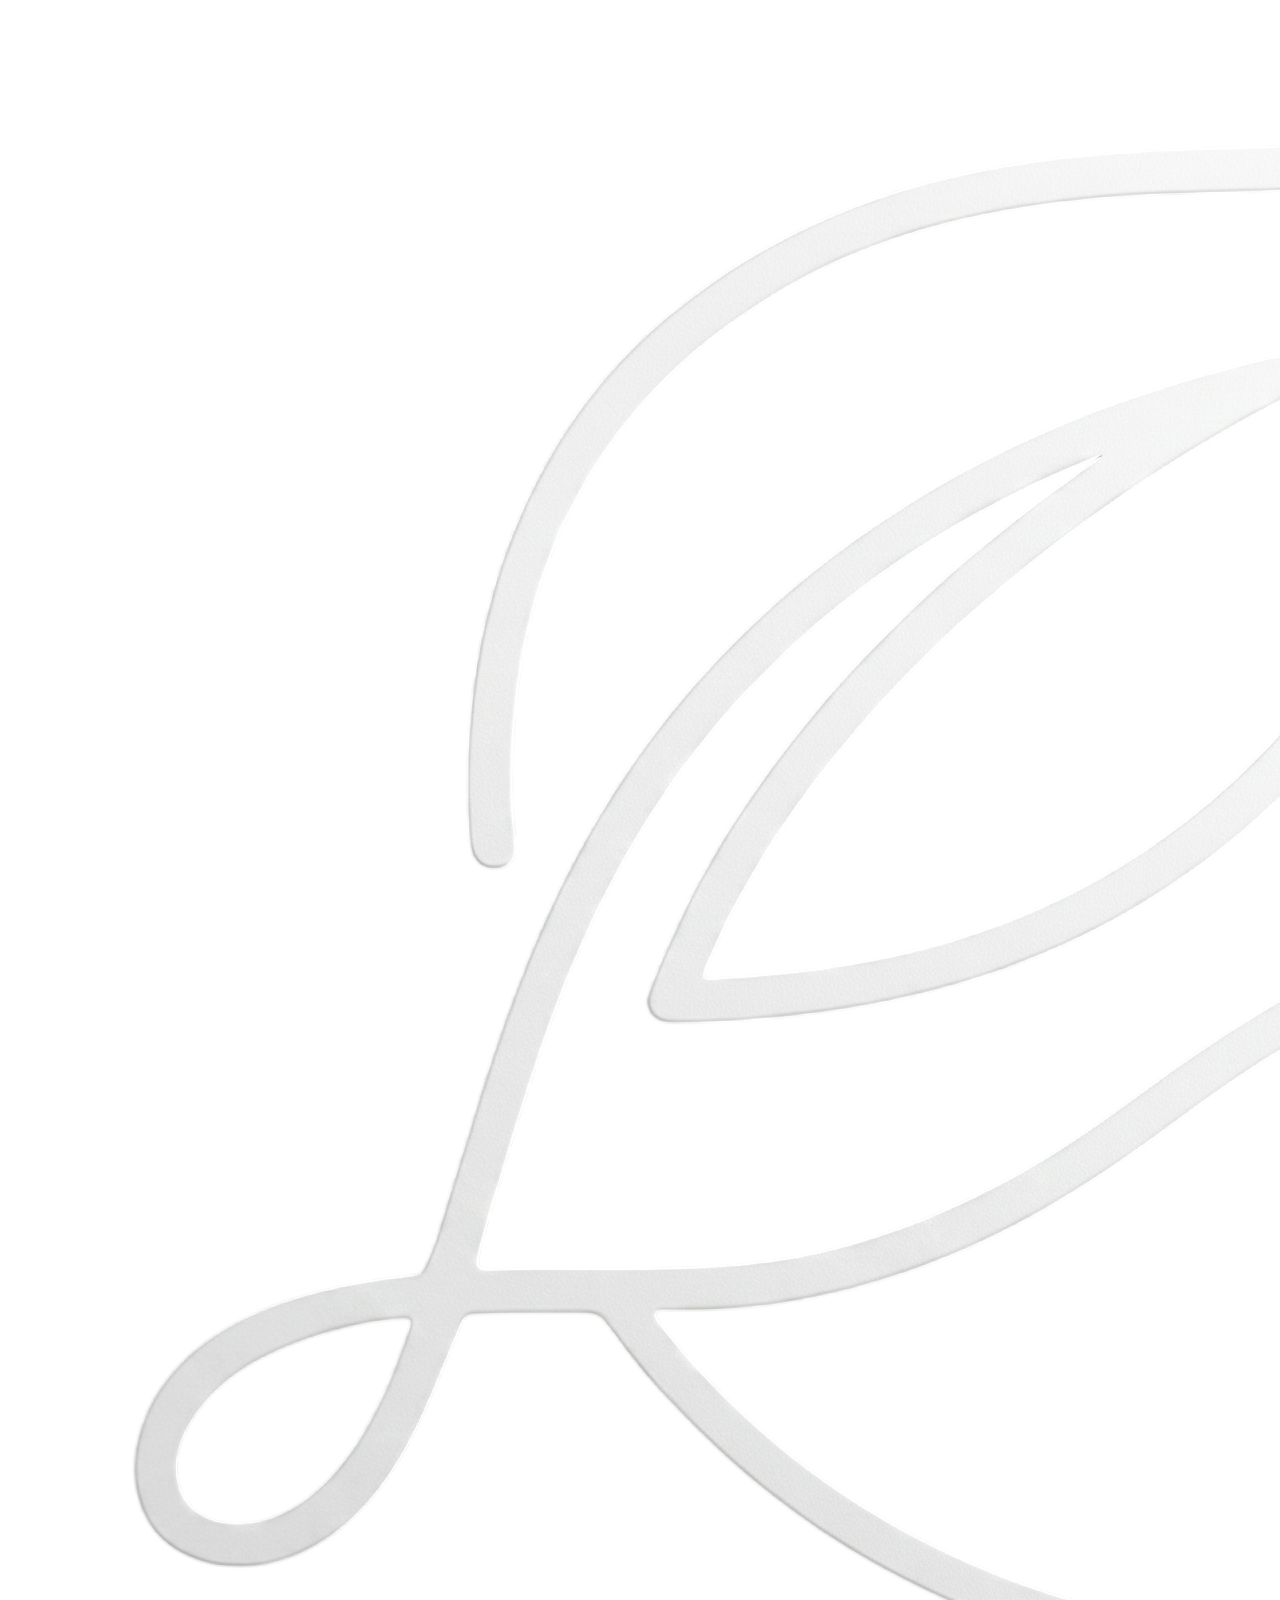
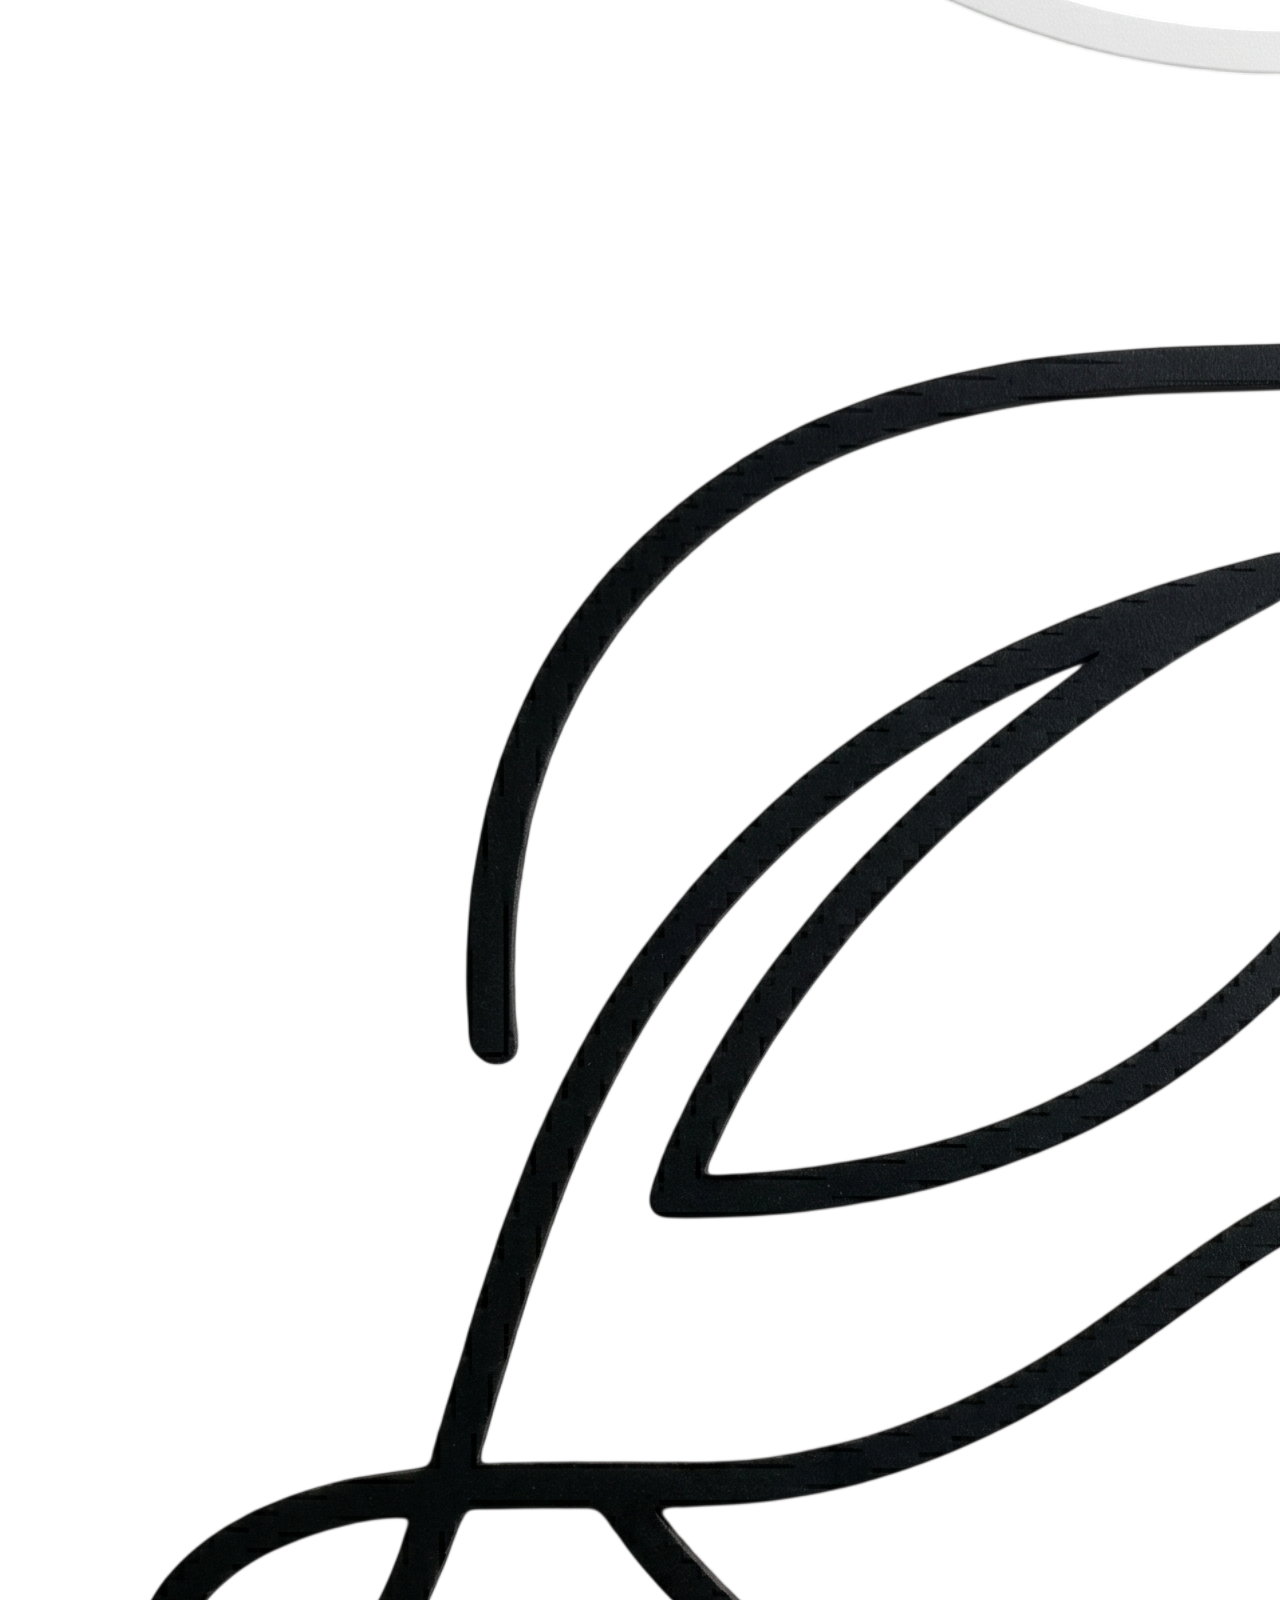
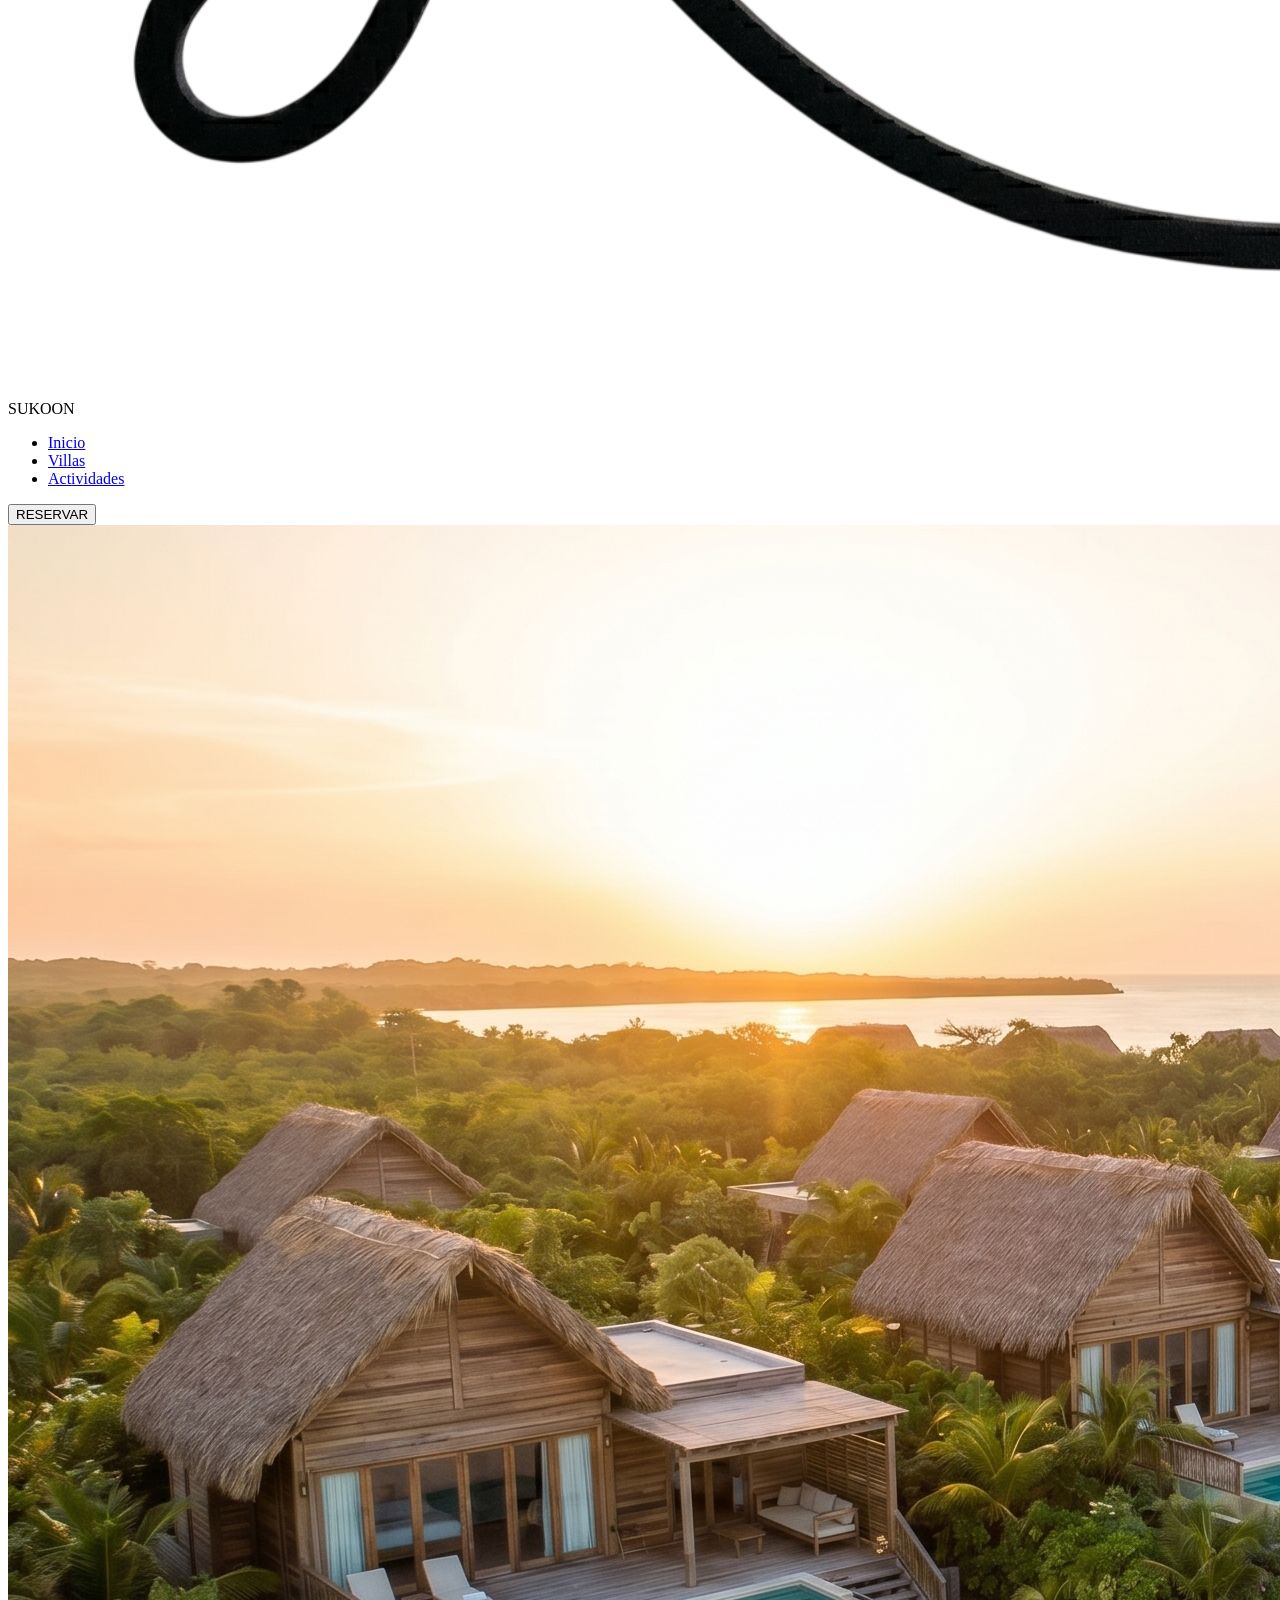
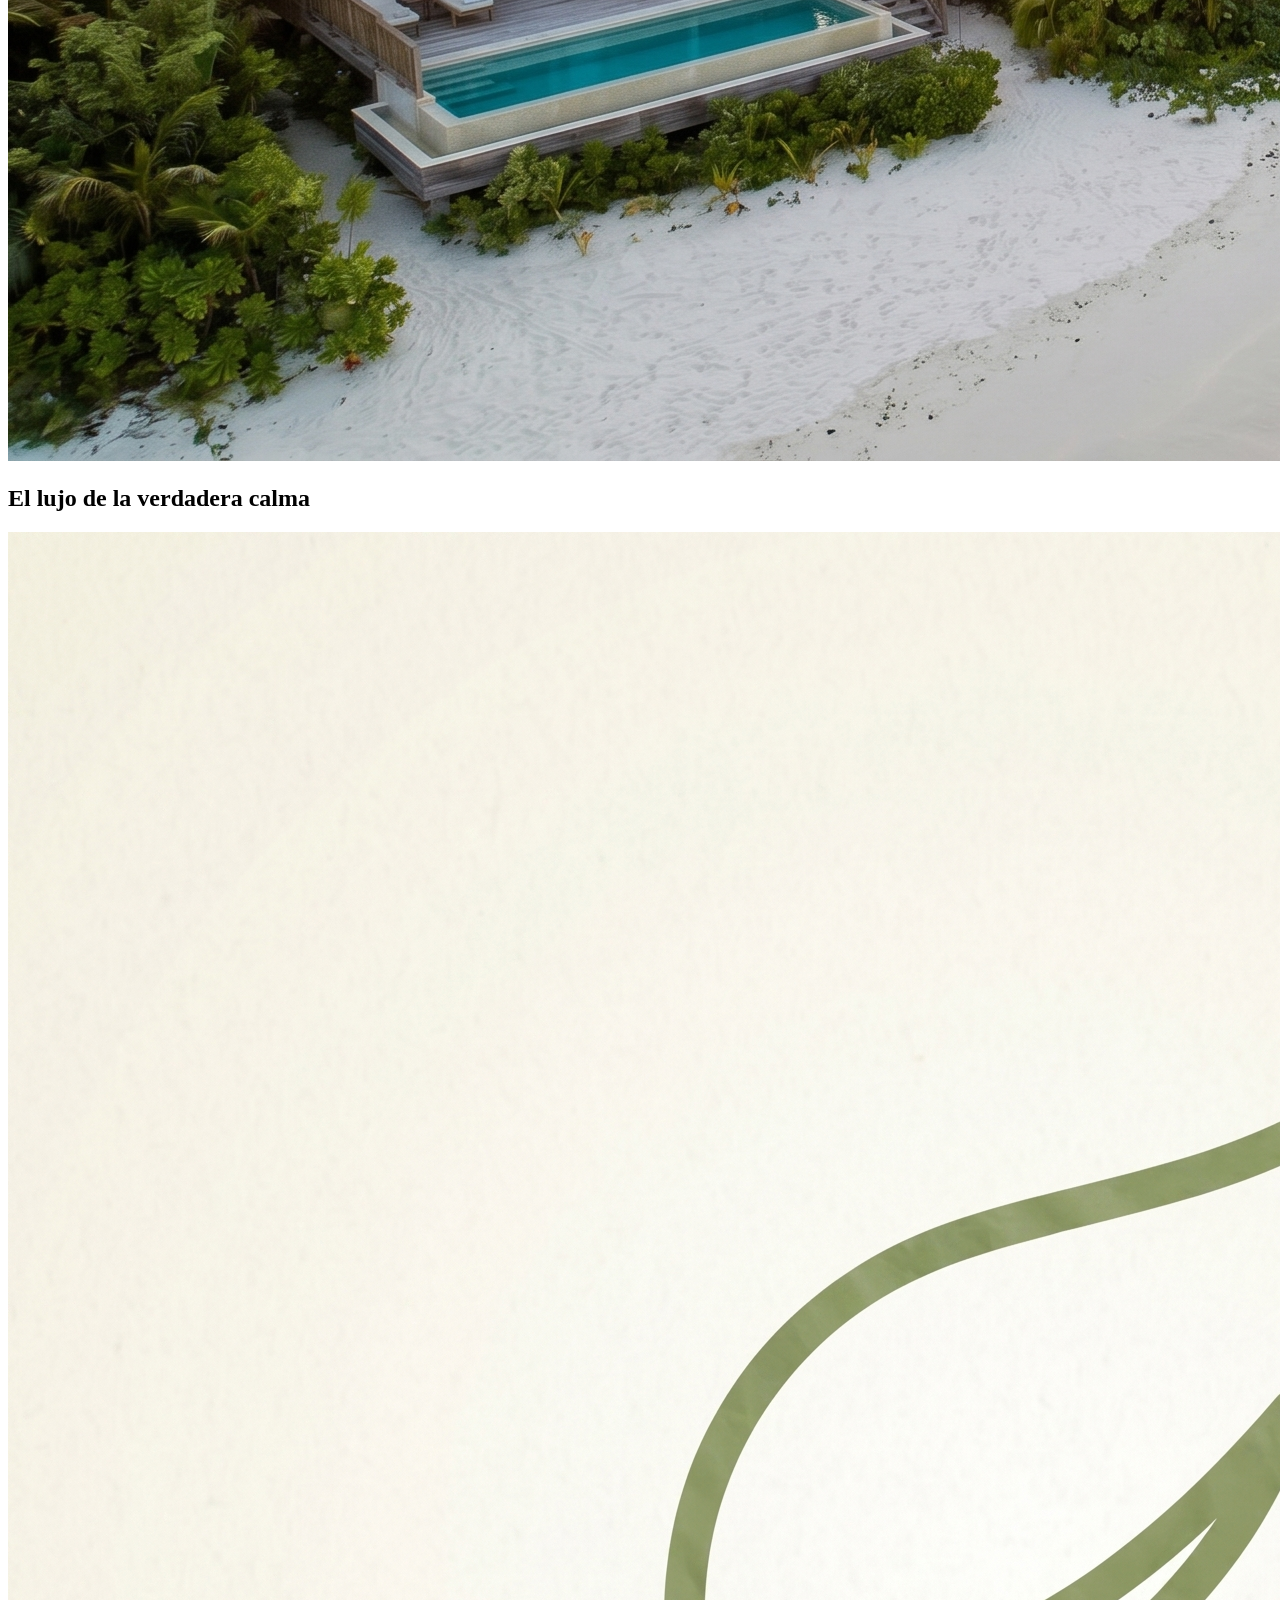
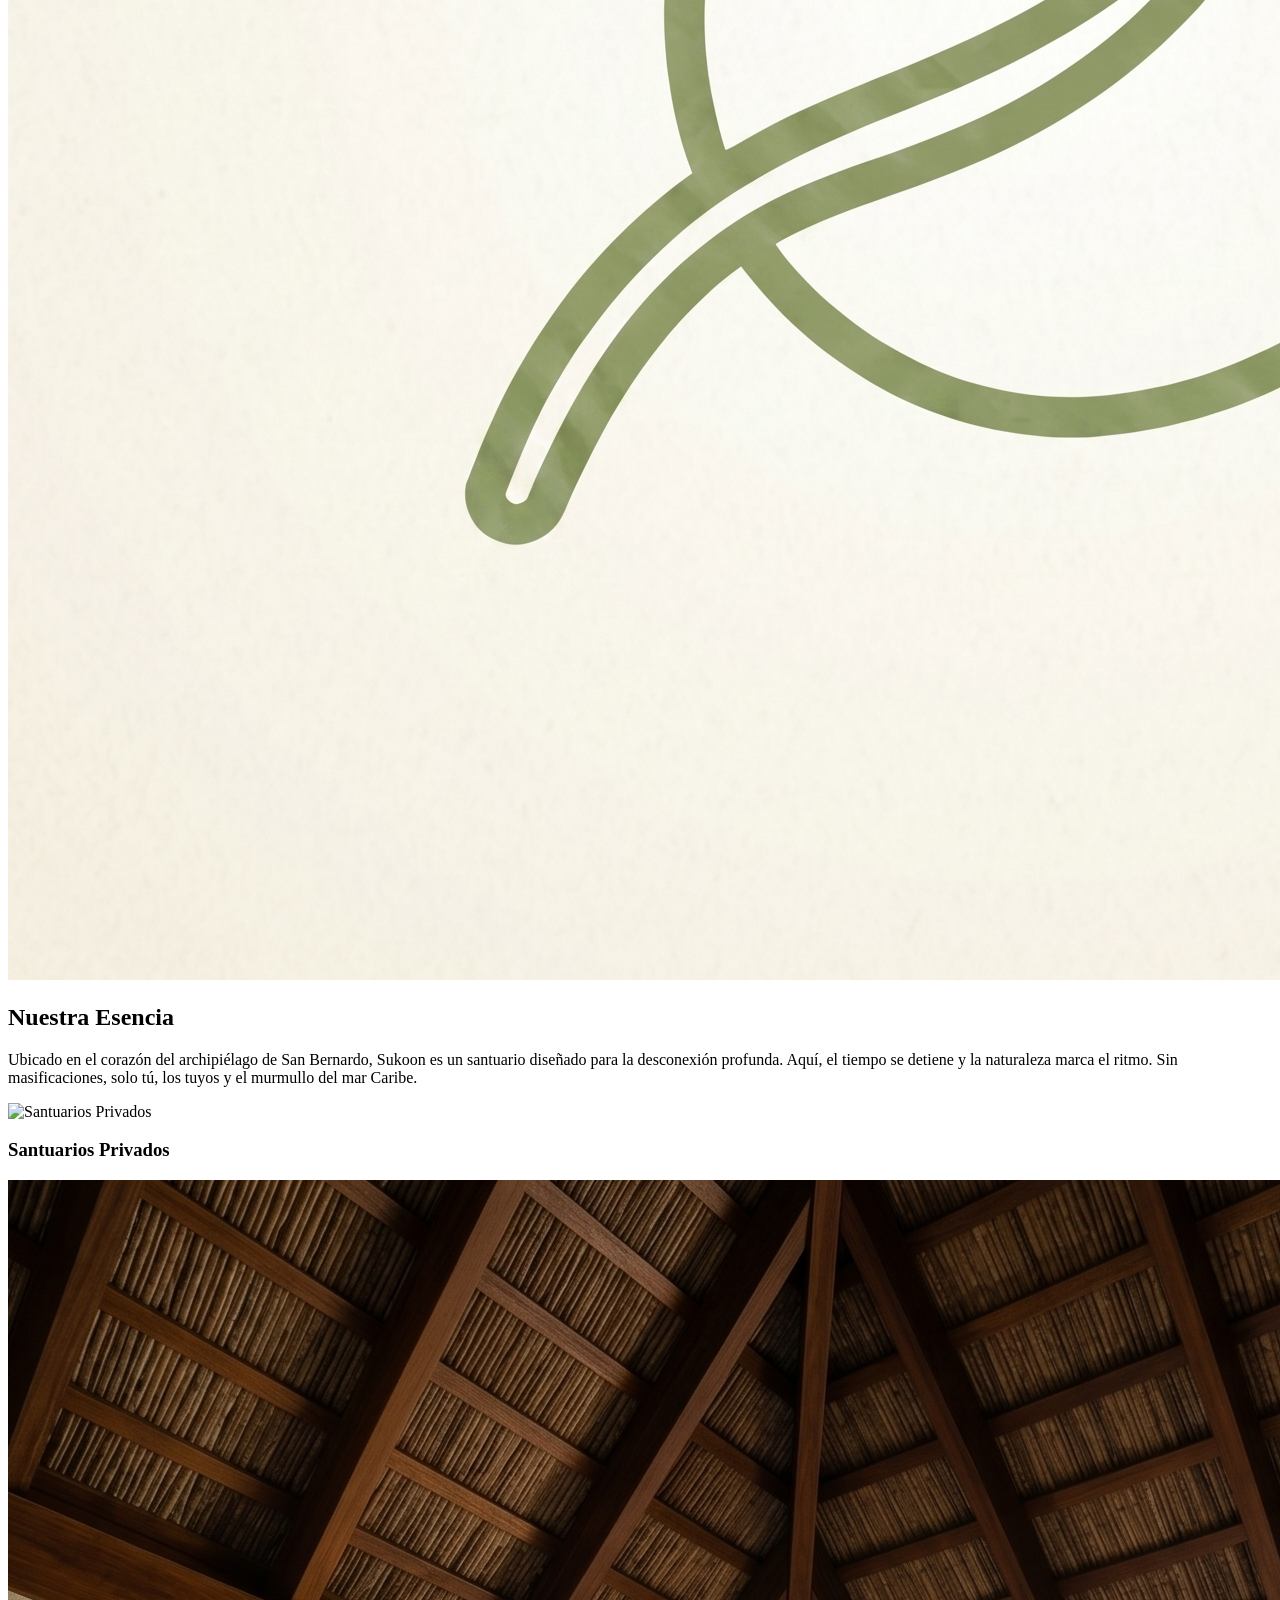
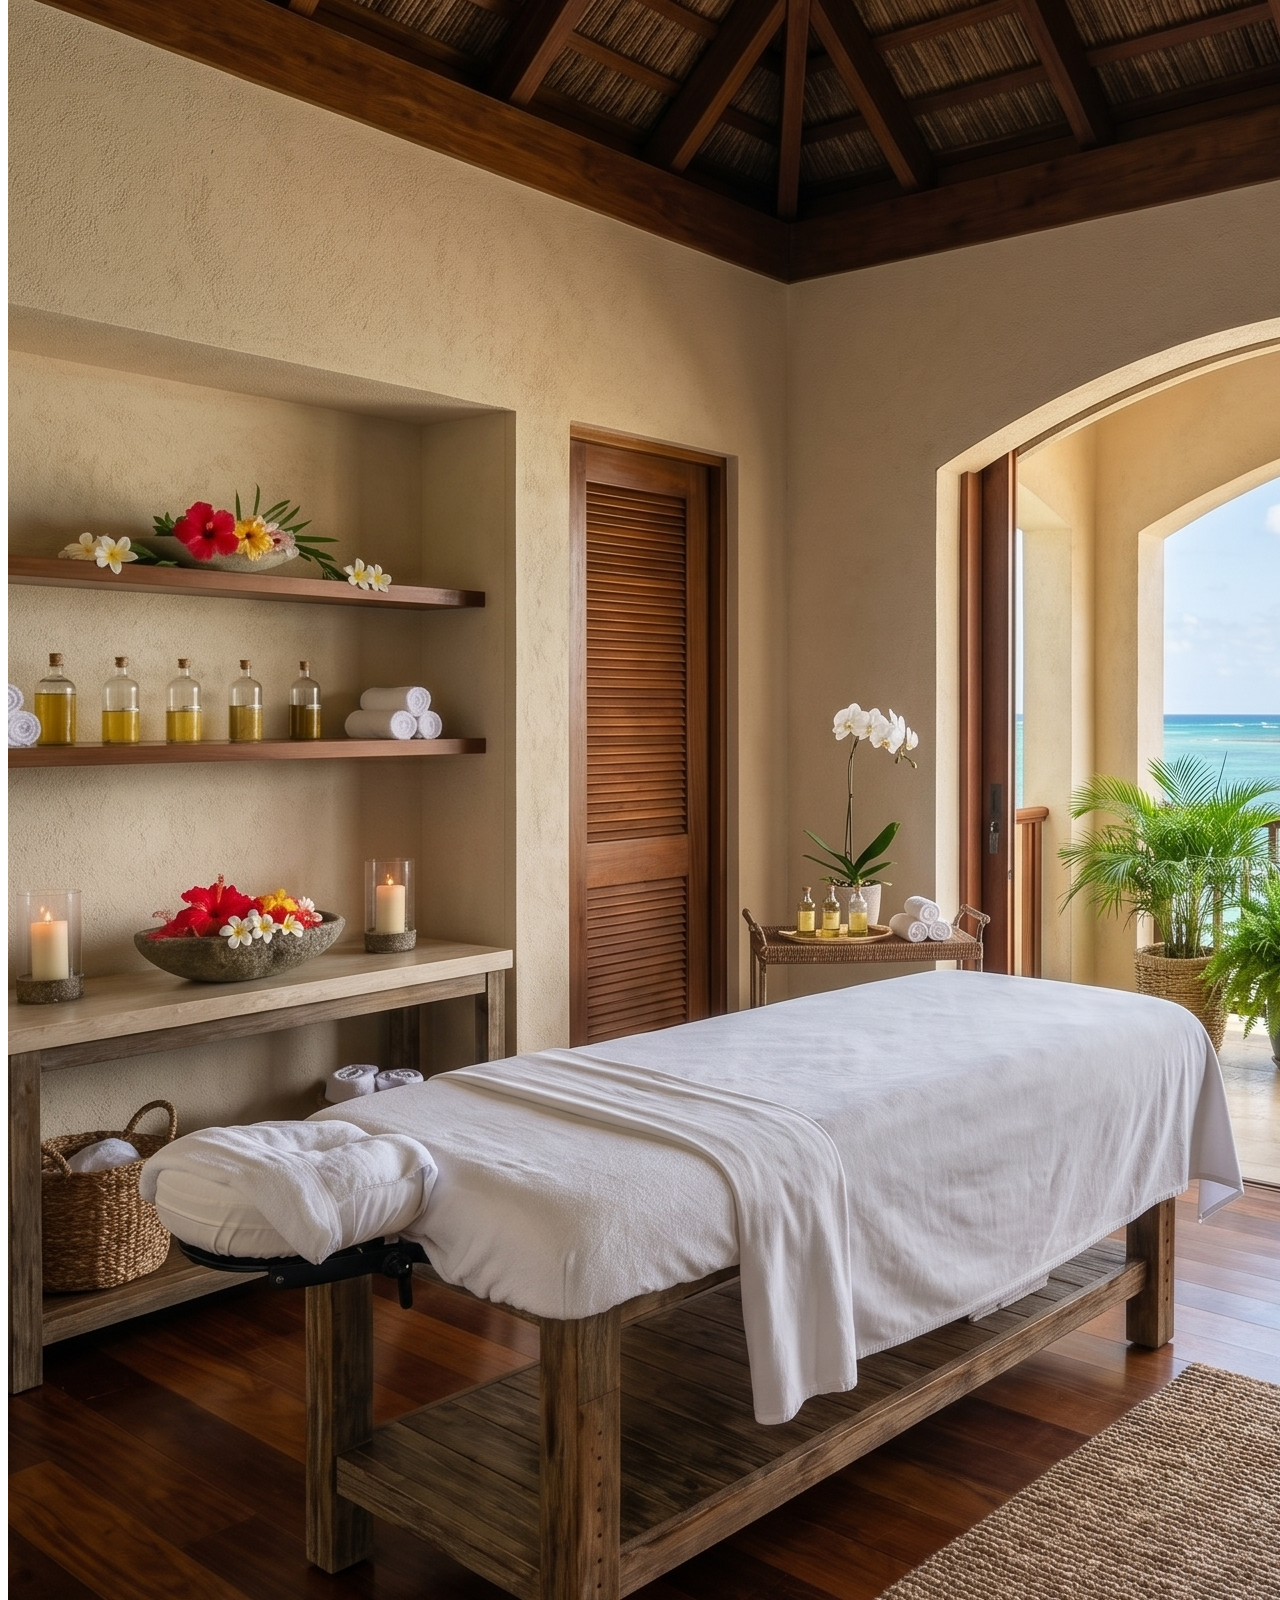
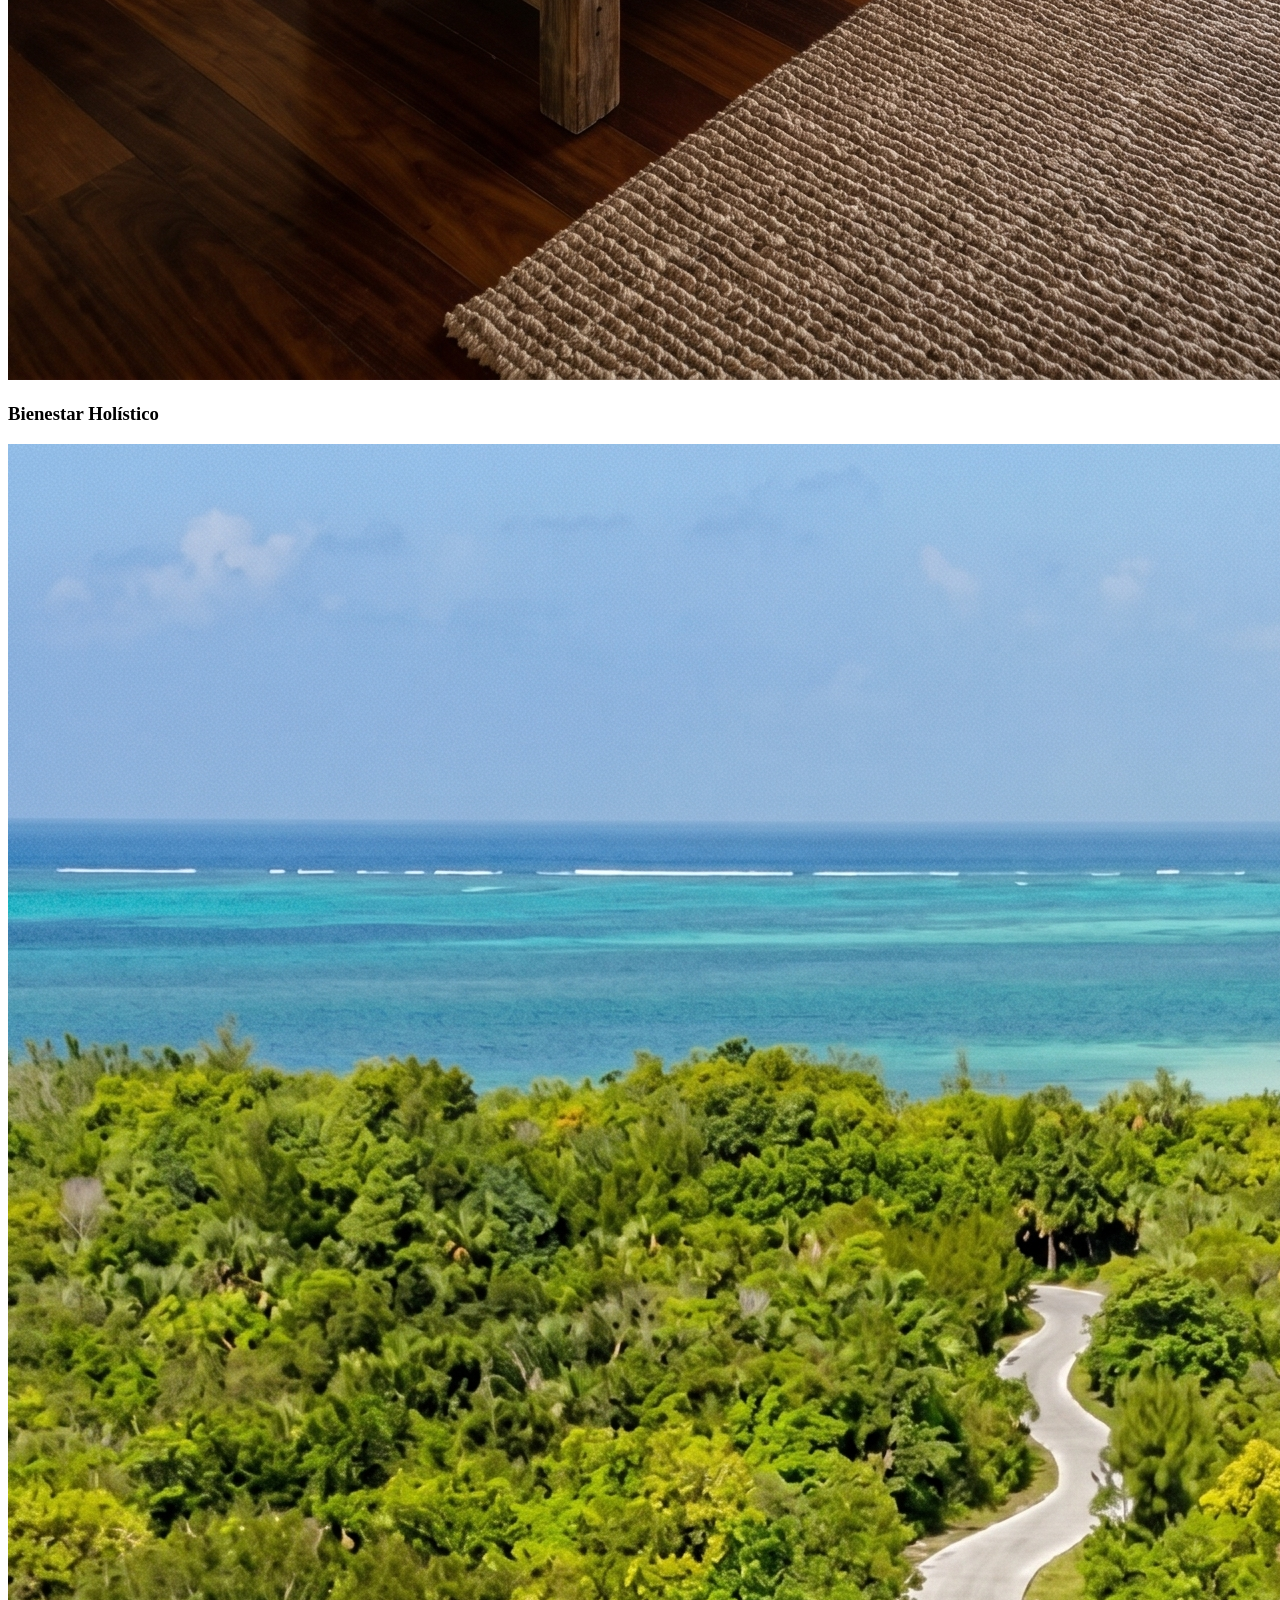
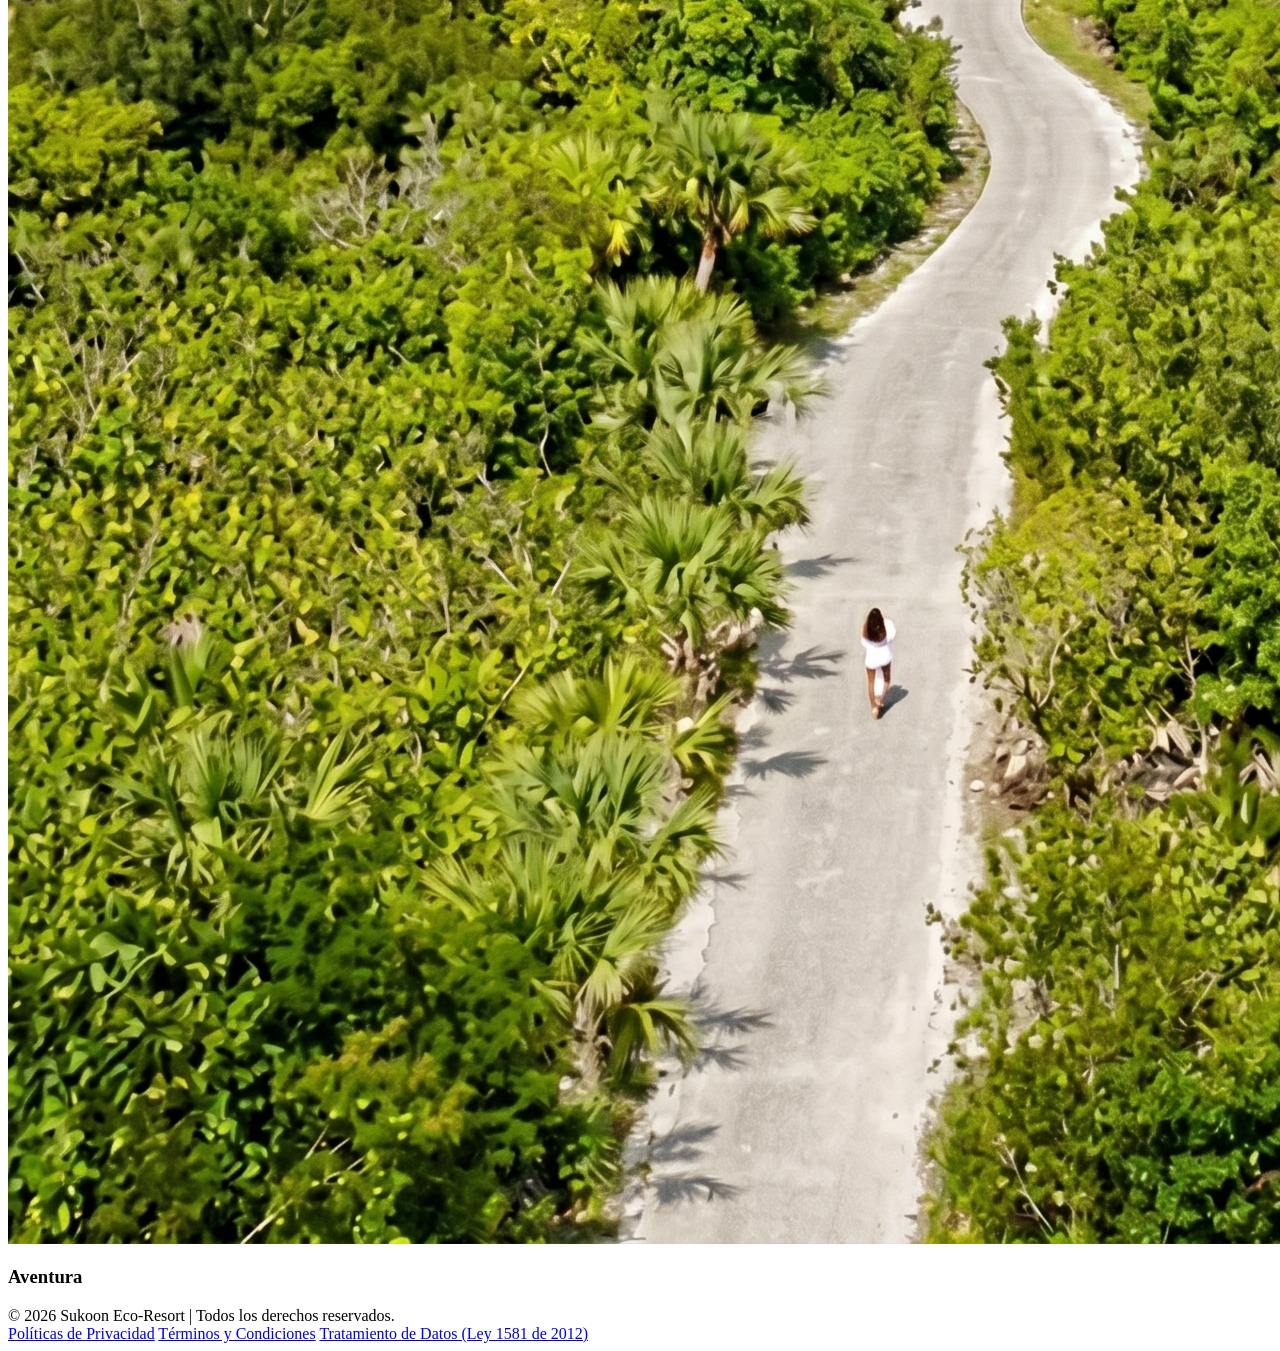
==== index.html @ 31ced8b8 "Add files via upload" ====
<!DOCTYPE html>
<html lang="es">
<head>
  <meta charset="UTF-8">
  <meta name="viewport" content="width=device-width, initial-scale=1.0">
  <title>Sukoon Eco-Resort | El lujo de la verdadera calma</title>
  <meta name="description" content="Sukoon Eco-Resort, un hotel boutique de ultra-lujo en el Archipiélago de San Bernardo. Descubra el verdadero lujo de la calma.">
  
  <!-- Fonts -->
  <link rel="preconnect" href="https://fonts.googleapis.com">
  <link rel="preconnect" href="https://fonts.gstatic.com" crossorigin>
  <link href="https://fonts.googleapis.com/css2?family=Inter:wght@300;400;500&family=Playfair+Display:wght@400;500;600&display=swap" rel="stylesheet">
  
  <!-- Tailwind CSS -->
  <script src="https://cdn.tailwindcss.com"></script>
  <script>
    tailwind.config = {
      theme: {
        extend: {
          colors: {
            'sukoon-bg': '#F7F4EE',
            'sukoon-primary': '#96AF6B',
            'sukoon-text': '#2D2D2D',
          },
          fontFamily: {
            'serif': ['"Playfair Display"', 'serif'],
            'sans': ['Inter', 'sans-serif'],
          }
        }
      }
    }
  </script>

  <!-- Custom CSS -->
  <link rel="stylesheet" href="style.css">
</head>
<body class="bg-sukoon-bg text-sukoon-text font-sans antialiased overflow-x-hidden">

  <!-- Navbar -->
  <nav id="navbar" class="fixed w-full z-50 transition-all duration-500 ease-in-out bg-transparent text-white py-5 px-6 md:px-12 flex items-center justify-between">
    <div class="flex items-center gap-3 cursor-pointer nav-link" data-target="tab-inicio">
      <img src="logo-light.png" alt="Sukoon Logo" class="h-10 w-auto transition-opacity duration-300 logo-light">
      <img src="logo-dark.png" alt="Sukoon Logo" class="h-10 w-auto transition-opacity duration-300 logo-dark hidden">
      <span class="font-serif text-3xl tracking-widest font-semibold pt-1">
        SUKOON
      </span>
    </div>
    <div class="flex items-center gap-10">
      <ul class="hidden md:flex gap-10 text-sm font-light tracking-wider">
        <li><a href="#" class="nav-link hover:opacity-70 transition-opacity" data-target="tab-inicio">Inicio</a></li>
        <li><a href="#" class="nav-link hover:opacity-70 transition-opacity" data-target="tab-villas">Villas</a></li>
        <li><a href="#" class="nav-link hover:opacity-70 transition-opacity" data-target="tab-actividades">Actividades</a></li>
      </ul>
      <button class="nav-link border border-current px-6 py-2 rounded-sm text-sm tracking-widest hover:bg-white hover:text-black transition-colors duration-300" data-target="tab-reservas">
        RESERVAR
      </button>
    </div>
  </nav>

  <!-- Main Content -->
  <main id="main-content">
    
    <!-- Tab 1: Inicio -->
    <div id="tab-inicio" class="tab-content active">
      <section class="relative h-screen w-full flex items-center justify-center">
        <!-- 20% Dark overlay for text readability -->
        <div class="absolute inset-0 bg-black/20 z-10 pointer-events-none"></div>
        <img src="hero-inicio.jpg" class="absolute inset-0 w-full h-full object-cover" alt="Sukoon Resort">
        <div class="z-20 text-center px-4 fade-in-up">
          <h1 class="font-serif text-5xl md:text-7xl text-white font-medium tracking-wide drop-shadow-lg">El lujo de la verdadera calma</h1>
        </div>
      </section>

      <section class="py-32 px-6 md:px-12 bg-sukoon-bg">
        <div class="max-w-3xl mx-auto text-center">
          <img src="icono-hoja.png" alt="Icono de esencia" class="w-12 h-12 mx-auto mb-6">
          <h2 class="font-serif text-3xl mb-8 text-sukoon-text">Nuestra Esencia</h2>
          <p class="font-sans text-lg md:text-xl text-sukoon-text/80 leading-relaxed font-light">
            Ubicado en el corazón del archipiélago de San Bernardo, Sukoon es un santuario diseñado para la desconexión profunda. Aquí, el tiempo se detiene y la naturaleza marca el ritmo. Sin masificaciones, solo tú, los tuyos y el murmullo del mar Caribe.
          </p>
        </div>
      </section>

      <section class="py-16 px-6 md:px-12 max-w-[1400px] mx-auto mb-20">
        <div class="grid grid-cols-1 md:grid-cols-3 gap-10">
          <div class="group overflow-hidden rounded-lg cursor-pointer nav-link" data-target="tab-villas">
             <div class="relative h-[450px] overflow-hidden rounded-lg">
                <img src="https://images.unsplash.com/photo-1582719508461-905c673771fd?auto=format&fit=crop&w=800&q=80" class="w-full h-full object-cover transition-transform duration-1000 ease-out group-hover:scale-105" alt="Santuarios Privados">
             </div>
             <div class="pt-8 pb-2 text-center transition-all duration-500 group-hover:-translate-y-2">
                <h3 class="font-serif text-2xl mb-2">Santuarios Privados</h3>
                <div class="w-12 h-[1px] bg-sukoon-primary mx-auto opacity-0 group-hover:opacity-100 transition-opacity duration-500"></div>
             </div>
          </div>
          <div class="group overflow-hidden rounded-lg cursor-pointer">
             <div class="relative h-[450px] overflow-hidden rounded-lg">
                <img src="img-bienestar.jpg" class="w-full h-full object-cover transition-transform duration-1000 ease-out group-hover:scale-105" alt="Bienestar Holístico">
             </div>
             <div class="pt-8 pb-2 text-center transition-all duration-500 group-hover:-translate-y-2">
                <h3 class="font-serif text-2xl mb-2">Bienestar Holístico</h3>
                <div class="w-12 h-[1px] bg-sukoon-primary mx-auto opacity-0 group-hover:opacity-100 transition-opacity duration-500"></div>
             </div>
          </div>
          <div class="group overflow-hidden rounded-lg cursor-pointer nav-link" data-target="tab-actividades">
             <div class="relative h-[450px] overflow-hidden rounded-lg">
                <img src="img-aventura.jpg" class="w-full h-full object-cover transition-transform duration-1000 ease-out group-hover:scale-105" alt="Aventura">
             </div>
             <div class="pt-8 pb-2 text-center transition-all duration-500 group-hover:-translate-y-2">
                <h3 class="font-serif text-2xl mb-2">Aventura</h3>
                <div class="w-12 h-[1px] bg-sukoon-primary mx-auto opacity-0 group-hover:opacity-100 transition-opacity duration-500"></div>
             </div>
          </div>
        </div>
      </section>
    </div>

    <!-- Tab 2: Villas e Instalaciones -->
    <div id="tab-villas" class="tab-content max-w-full overflow-hidden">
      <!-- Hero Section Villas -->
      <section class="relative h-screen w-full flex items-center justify-center">
        <!-- Dark overlay -->
        <div class="absolute inset-0 bg-black/30 z-10 pointer-events-none"></div>
        <img src="hero-villas.jpg" class="absolute inset-0 w-full h-full object-cover" alt="Refugios de Privacidad">
        <div class="z-20 text-center px-4 fade-in-up">
          <h1 class="font-serif text-5xl md:text-7xl text-white font-medium tracking-wide drop-shadow-lg">Refugios de Privacidad</h1>
        </div>
      </section>

      <div class="pt-24 pb-24 px-6 md:px-12 max-w-7xl mx-auto">
        <div class="text-center mb-24 fade-in-up">
          <h2 class="font-serif text-4xl md:text-5xl mb-6 text-sukoon-text">Villas e Instalaciones</h2>
          <p class="font-sans text-lg text-sukoon-text/70 max-w-2xl mx-auto font-light">Refugios de privacidad absoluta integrados armoniosamente con la arquitectura natural del archipiélago.</p>
        </div>
        
        <!-- Fila 1: Imagen Izquierda, Contenido Derecha -->
        <div class="flex flex-col md:flex-row items-center gap-16 mb-32 fade-in-up" style="animation-delay: 0.1s;">
          <div class="w-full md:w-1/2">
            <img src="img-villa-1.jpg" class="w-full h-[500px] rounded-sm object-cover shadow-lg" alt="Villa Oceánica Exterior">
          </div>
          <div class="w-full md:w-1/2 md:pl-8">
            <h3 class="font-serif text-4xl mb-6">Villa Oceánica</h3>
            <p class="font-sans text-sukoon-text/80 mb-10 font-light leading-loose text-lg">
              Nuestra propiedad insignia redefine el concepto de lujo descalzo frente al mar. Concebida como un extenso santuario de diseño orgánico, esta villa fusiona la elegancia de sus amplios espacios interiores con la inmensidad del Caribe. Despierte con la suave brisa marina, relájese en la exclusiva bañera de piedra tallada al aire libre, y sumérjase en su piscina privada a un solo paso de la arena blanca. El escenario definitivo para una desconexión absoluta.
            </p>
            <button class="border border-sukoon-primary text-sukoon-primary hover:bg-sukoon-primary hover:text-white px-10 py-4 rounded-sm transition-all duration-500 font-sans tracking-widest text-sm uppercase nav-link" data-target="tab-reservas">
              Consultar disponibilidad
            </button>
          </div>
        </div>

        <!-- Fila 2: Contenido Izquierda, Imagen Derecha -->
        <div class="flex flex-col md:flex-row-reverse items-center gap-16 mb-16 fade-in-up" style="animation-delay: 0.2s;">
          <div class="w-full md:w-1/2">
            <img src="img-villa-2.jpg" class="w-full h-[500px] rounded-sm object-cover shadow-lg" alt="Santuario Manglar Interior">
          </div>
          <div class="w-full md:w-1/2 md:pr-8">
            <h3 class="font-serif text-4xl mb-6">Santuario Manglar</h3>
            <p class="font-sans text-sukoon-text/80 mb-10 font-light leading-loose text-lg">
              Escondida entre la densa vegetación tropical, esta villa es el refugio romántico definitivo, diseñado para garantizar una privacidad absoluta. Sus interiores de impecable diseño orgánico fluyen armónicamente hacia una extensa terraza de madera. Allí, una exclusiva pérgola de descanso y una deslumbrante piscina de inmersión privada se convierten en el escenario perfecto para reconectar, permitiendo que la luz dorada del atardecer inunde cada rincón de su estancia.
            </p>
            <button class="border border-sukoon-primary text-sukoon-primary hover:bg-sukoon-primary hover:text-white px-10 py-4 rounded-sm transition-all duration-500 font-sans tracking-widest text-sm uppercase nav-link" data-target="tab-reservas">
              Consultar disponibilidad
            </button>
          </div>
        </div>
      </div>
    </div>

    <!-- Tab 3: Actividades -->
    <div id="tab-actividades" class="tab-content max-w-full overflow-hidden">
      <!-- Hero Section Actividades -->
      <section class="relative h-screen w-full flex items-center justify-center">
        <!-- Dark overlay -->
        <div class="absolute inset-0 bg-black/30 z-10 pointer-events-none"></div>
        <img src="hero-actividades.jpg" class="absolute inset-0 w-full h-full object-cover" alt="Aventura y Conexión">
        <div class="z-20 text-center px-4 fade-in-up">
          <h1 class="font-serif text-5xl md:text-7xl text-white font-medium tracking-wide drop-shadow-lg">Aventura y Conexión</h1>
        </div>
      </section>

      <div class="pt-24 pb-24">
        <div class="px-6 md:px-12 max-w-3xl mx-auto text-center mb-20 fade-in-up">
          <h2 class="font-serif text-4xl md:text-5xl mb-8 text-sukoon-text">Explora el Archipiélago</h2>
          <p class="font-sans text-lg text-sukoon-text/80 font-light leading-relaxed">
            Descubre nuestro entorno privilegiado a través de experiencias de turismo responsable. Desde inmersiones pacíficas hasta navegaciones al atardecer, reconecta con la naturaleza y tu familia en el paraíso.
          </p>
        </div>

      <!-- Scroll Snap Carousel -->
      <div class="relative w-full group fade-in-up" style="animation-delay: 0.2s;">
        <!-- Left Button -->
        <button id="btn-prev-act" class="absolute left-4 md:left-12 top-[calc(50%-24px)] -translate-y-1/2 z-10 w-12 h-12 rounded-full bg-white/90 hover:bg-white text-sukoon-text flex items-center justify-center shadow-lg transition-all opacity-0 group-hover:opacity-100 disabled:opacity-0 hidden md:flex cursor-pointer">
          <svg class="w-6 h-6" fill="none" stroke="currentColor" viewBox="0 0 24 24"><path stroke-linecap="round" stroke-linejoin="round" stroke-width="1.5" d="M15 19l-7-7 7-7"></path></svg>
        </button>

        <div id="carousel-actividades" class="flex overflow-x-auto scrollbar-hide snap-x snap-mandatory gap-8 px-0 pb-12" style="scroll-behavior: smooth;">
          
        <div class="snap-center shrink-0 w-[80vw] md:w-[400px] rounded-xl overflow-hidden group">
          <div class="relative h-[550px] overflow-hidden">
            <img src="act-paddle.jpg" class="h-full w-full object-cover transition-transform duration-1000 ease-out group-hover:scale-105" alt="Paddleboarding">
            <div class="absolute inset-0 bg-gradient-to-t from-black/60 via-transparent to-transparent"></div>
            <div class="absolute bottom-0 left-0 w-full p-8">
              <h3 class="font-serif text-3xl text-white mb-2">Paddleboarding</h3>
              <p class="font-sans text-white/80 font-light text-sm">Deslízate sobre aguas turquesas al amanecer.</p>
            </div>
          </div>
        </div>

        <div class="snap-center shrink-0 w-[80vw] md:w-[400px] rounded-xl overflow-hidden group">
          <div class="relative h-[550px] overflow-hidden">
            <img src="act-buceo.jpg" class="h-full w-full object-cover transition-transform duration-1000 ease-out group-hover:scale-105" alt="Snorkeling">
            <div class="absolute inset-0 bg-gradient-to-t from-black/60 via-transparent to-transparent"></div>
            <div class="absolute bottom-0 left-0 w-full p-8">
              <h3 class="font-serif text-3xl text-white mb-2">Snorkeling</h3>
              <p class="font-sans text-white/80 font-light text-sm">Explora vibrantes arrecifes coralinos vírgenes.</p>
            </div>
          </div>
        </div>

        <div class="snap-center shrink-0 w-[80vw] md:w-[400px] rounded-xl overflow-hidden group">
          <div class="relative h-[550px] overflow-hidden">
            <img src="act-barco.jpg" class="h-full w-full object-cover transition-transform duration-1000 ease-out group-hover:scale-105" alt="Barco Privado">
            <div class="absolute inset-0 bg-gradient-to-t from-black/60 via-transparent to-transparent"></div>
            <div class="absolute bottom-0 left-0 w-full p-8">
              <h3 class="font-serif text-3xl text-white mb-2">Barcos Privados</h3>
              <p class="font-sans text-white/80 font-light text-sm">Navegación exclusiva por las islas del archipiélago.</p>
            </div>
          </div>
        </div>

        <div class="snap-center shrink-0 w-[80vw] md:w-[400px] rounded-xl overflow-hidden group">
          <div class="relative h-[550px] overflow-hidden">
            <img src="act-kayak.jpg" class="h-full w-full object-cover transition-transform duration-1000 ease-out group-hover:scale-105" alt="Kayaking">
            <div class="absolute inset-0 bg-gradient-to-t from-black/60 via-transparent to-transparent"></div>
            <div class="absolute bottom-0 left-0 w-full p-8">
              <h3 class="font-serif text-3xl text-white mb-2">Kayaking</h3>
              <p class="font-sans text-white/80 font-light text-sm">Aventúrate entre los manglares en total silencio.</p>
            </div>
          </div>
        </div>

        <div class="snap-center shrink-0 w-[80vw] md:w-[400px] rounded-xl overflow-hidden group">
          <div class="relative h-[550px] overflow-hidden">
            <img src="act-biking.jpg" class="h-full w-full object-cover transition-transform duration-1000 ease-out group-hover:scale-105" alt="Biking">
            <div class="absolute inset-0 bg-gradient-to-t from-black/60 via-transparent to-transparent"></div>
            <div class="absolute bottom-0 left-0 w-full p-8">
              <h3 class="font-serif text-3xl text-white mb-2">Biking</h3>
              <p class="font-sans text-white/80 font-light text-sm">Recorre la isla a través de senderos naturales.</p>
            </div>
          </div>
        </div>

      </div>
        
        <!-- Right Button -->
        <button id="btn-next-act" class="absolute right-4 md:right-12 top-[calc(50%-24px)] -translate-y-1/2 z-10 w-12 h-12 rounded-full bg-white/90 hover:bg-white text-sukoon-text flex items-center justify-center shadow-lg transition-all opacity-0 group-hover:opacity-100 disabled:opacity-0 hidden md:flex cursor-pointer">
          <svg class="w-6 h-6" fill="none" stroke="currentColor" viewBox="0 0 24 24"><path stroke-linecap="round" stroke-linejoin="round" stroke-width="1.5" d="M9 5l7 7-7 7"></path></svg>
        </button>
      </div>
      </div>
    </div>

    <!-- Tab 4: Planificar Retiro -->
    <div id="tab-contacto" class="tab-content pt-36 pb-24 px-6 md:px-12 max-w-7xl mx-auto">
      <div class="grid grid-cols-1 md:grid-cols-2 gap-20">
        <div class="flex flex-col justify-center fade-in-up">
          <h2 class="font-serif text-5xl mb-8">Planificar Retiro</h2>
          <p class="font-sans text-lg text-sukoon-text/80 font-light mb-12 leading-relaxed max-w-md">
            Permítanos diseñar su experiencia a medida. Nuestro equipo de conserjería VIP está a su entera disposición para asegurar que cada detalle de su estancia sea impecable, desde el transporte en helicóptero hasta la gastronomía personalizada.
          </p>
          <div class="space-y-6 font-sans font-light text-lg">
            <p class="flex items-center gap-4">
               <svg class="w-6 h-6 text-sukoon-primary" fill="none" stroke="currentColor" viewBox="0 0 24 24"><path stroke-linecap="round" stroke-linejoin="round" stroke-width="1.2" d="M3 5a2 2 0 012-2h3.28a1 1 0 01.948.684l1.498 4.493a1 1 0 01-.502 1.21l-2.257 1.13a11.042 11.042 0 005.516 5.516l1.13-2.257a1 1 0 011.21-.502l4.493 1.498a1 1 0 01.684.949V19a2 2 0 01-2 2h-1C9.716 21 3 14.284 3 6V5z"></path></svg>
               +57 300 123 4567 (Línea VIP)
            </p>
            <p class="flex items-center gap-4">
               <svg class="w-6 h-6 text-sukoon-primary" fill="none" stroke="currentColor" viewBox="0 0 24 24"><path stroke-linecap="round" stroke-linejoin="round" stroke-width="1.2" d="M3 8l7.89 5.26a2 2 0 002.22 0L21 8M5 19h14a2 2 0 002-2V7a2 2 0 00-2-2H5a2 2 0 00-2 2v10a2 2 0 002 2z"></path></svg>
               reservas@sukoon.eco
            </p>
          </div>
        </div>
        
        <div class="fade-in-up" style="animation-delay: 0.2s;">
          <form id="contact-form" class="space-y-10">
            <div class="relative group">
              <input type="text" placeholder="Nombre completo" required class="w-full pb-3 text-lg font-light text-sukoon-text bg-transparent border-b border-gray-300 focus:border-sukoon-primary focus:outline-none transition-colors peer">
            </div>
            <div class="relative group">
              <input type="email" placeholder="Correo electrónico" required class="w-full pb-3 text-lg font-light text-sukoon-text bg-transparent border-b border-gray-300 focus:border-sukoon-primary focus:outline-none transition-colors peer">
            </div>
            <div class="relative group">
              <input type="text" placeholder="Asunto" required class="w-full pb-3 text-lg font-light text-sukoon-text bg-transparent border-b border-gray-300 focus:border-sukoon-primary focus:outline-none transition-colors peer">
            </div>
            <div class="relative group">
              <textarea rows="4" placeholder="Mensaje" required class="w-full pb-3 text-lg font-light text-sukoon-text bg-transparent border-b border-gray-300 focus:border-sukoon-primary focus:outline-none transition-colors resize-none peer"></textarea>
            </div>
            
            <div class="flex items-start gap-4 pt-4">
              <div class="flex items-center h-5">
                <input type="checkbox" id="compliance" required class="w-5 h-5 border-gray-300 rounded text-sukoon-primary focus:ring-sukoon-primary accent-sukoon-primary cursor-pointer">
              </div>
              <label for="compliance" class="text-sm font-light text-sukoon-text/70 cursor-pointer leading-relaxed">
                Acepto las políticas de tratamiento de datos personales conforme a la Ley 1581 de 2012 y deseo recibir comunicación de conserjería.
              </label>
            </div>
            
            <button type="submit" id="submit-btn" class="w-full bg-sukoon-text text-white py-5 text-sm uppercase tracking-[0.2em] font-medium hover:bg-black transition-colors rounded-sm flex items-center justify-center mt-8">
              Enviar Solicitud
            </button>
          </form>
          
          <!-- Success Message -->
          <div id="success-msg" class="hidden h-full flex flex-col items-center justify-center text-center p-12 bg-white rounded-xl shadow-sm border border-gray-100 fade-in-up">
            <div class="w-20 h-20 bg-sukoon-primary/10 rounded-full flex items-center justify-center mb-6">
               <svg class="w-10 h-10 text-sukoon-primary" fill="none" stroke="currentColor" viewBox="0 0 24 24"><path stroke-linecap="round" stroke-linejoin="round" stroke-width="1.5" d="M5 13l4 4L19 7"></path></svg>
            </div>
            <h3 class="font-serif text-3xl mb-4">Mensaje Recibido</h3>
            <p class="font-sans font-light text-sukoon-text/80 text-lg">Gracias por su interés. Nuestra conserjería VIP se pondrá en contacto con usted a la mayor brevedad posible para diseñar su experiencia.</p>
          </div>
        </div>
      </div>
    </div>

    <!-- Tab 5: Reservas (Motor de Checkout) -->
    <div id="tab-reservas" class="tab-content pt-36 pb-24 px-6 md:px-12 max-w-[1200px] mx-auto">
      <div class="text-center mb-16 fade-in-up">
        <h2 class="font-serif text-5xl mb-6 text-sukoon-text">Reserva tu Santuario</h2>
        <p class="font-sans text-xl text-sukoon-text/70 font-light">Completa los detalles para tu estancia exclusiva.</p>
      </div>

      <div class="grid grid-cols-1 lg:grid-cols-2 gap-16">
        
        <!-- Formulario (Izquierda) -->
        <div class="bg-white p-8 md:p-10 shadow-[0_20px_50px_rgb(0,0,0,0.05)] rounded-2xl fade-in-up" style="animation-delay: 0.1s;">
          <h3 class="font-serif text-3xl mb-8 border-b border-gray-100 pb-4 text-sukoon-text">Detalles de Reservación</h3>
          <form id="sukoon-reservation-form" action="https://formspree.io/f/xzdwzayk" method="POST" class="space-y-6">
            <div>
              <label class="block font-sans text-sm tracking-wider text-gray-500 uppercase mb-2">Seleccione Villa</label>
              <select id="res-villa" name="villa" class="w-full border-b border-gray-200 py-3 text-lg font-light text-sukoon-text focus:outline-none focus:border-sukoon-primary bg-transparent">
                <option value="Villa Oceánica">Villa Oceánica</option>
                <option value="Santuario Manglar">Santuario Manglar</option>
              </select>
            </div>
            <div>
              <label class="block font-sans text-sm tracking-wider text-gray-500 uppercase mb-4">Fechas de Estadía</label>
              
              <!-- Calendario Interactivo -->
              <div class="mb-8 border border-gray-100 rounded-xl p-6 bg-gray-50/50">
                 <div class="grid grid-cols-1 md:grid-cols-2 gap-8">
                   <!-- Month 1 -->
                   <div>
                      <div class="text-center font-medium mb-4 text-sm tracking-wide">Mayo 2026</div>
                      <div class="grid grid-cols-7 text-center text-[10px] font-semibold text-gray-400 mb-2 tracking-wider">
                         <div>DO</div><div>LU</div><div>MA</div><div>MI</div><div>JU</div><div>VI</div><div>SA</div>
                      </div>
                      <div class="calendar-grid text-xs font-light" id="calendar-1"></div>
                   </div>
                   <!-- Month 2 -->
                   <div class="hidden md:block">
                      <div class="text-center font-medium mb-4 text-sm tracking-wide">Junio 2026</div>
                      <div class="grid grid-cols-7 text-center text-[10px] font-semibold text-gray-400 mb-2 tracking-wider">
                         <div>DO</div><div>LU</div><div>MA</div><div>MI</div><div>JU</div><div>VI</div><div>SA</div>
                      </div>
                      <div class="calendar-grid text-xs font-light" id="calendar-2"></div>
                   </div>
                 </div>
                 <div class="text-center mt-4 text-xs text-gray-400">
                    * Selecciona el día de llegada y luego el día de salida en el calendario.
                 </div>
              </div>
              
              <!-- Hidden inputs that update when calendar is clicked -->
              <input type="hidden" id="res-checkin" name="checkin" required>
              <input type="hidden" id="res-checkout" name="checkout" required>
            </div>
            <div>
              <label class="block font-sans text-sm tracking-wider text-gray-500 uppercase mb-2">Nombre Completo</label>
              <input type="text" name="nombre" required class="w-full border-b border-gray-200 py-3 text-lg font-light text-sukoon-text focus:outline-none focus:border-sukoon-primary bg-transparent" placeholder="Ej. Juan Pérez">
            </div>
            <div>
              <label class="block font-sans text-sm tracking-wider text-gray-500 uppercase mb-2">Teléfono</label>
              <input type="tel" name="telefono" required class="w-full border-b border-gray-200 py-3 text-lg font-light text-sukoon-text focus:outline-none focus:border-sukoon-primary bg-transparent" placeholder="+57 300 000 0000">
            </div>
            <div>
              <label class="block font-sans text-sm tracking-wider text-gray-500 uppercase mb-2">Correo Electrónico</label>
              <input type="email" name="email" required class="w-full border-b border-gray-200 py-3 text-lg font-light text-sukoon-text focus:outline-none focus:border-sukoon-primary bg-transparent" placeholder="ejemplo@correo.com">
            </div>
            <div>
              <label class="block font-sans text-sm tracking-wider text-gray-500 uppercase mb-2">Mensaje (Opcional)</label>
              <textarea name="mensaje" class="w-full border-b border-gray-200 py-3 text-lg font-light text-sukoon-text focus:outline-none focus:border-sukoon-primary bg-transparent resize-none" rows="2" placeholder="Alguna petición o comentario..."></textarea>
            </div>
            
            <div class="flex items-start gap-3 pt-2 pb-2">
              <input type="checkbox" id="legal-compliance" name="aceptacion_ley_1581" required class="mt-1 w-4 h-4 accent-[#96AF6B] border-gray-300 rounded cursor-pointer shrink-0">
              <label for="legal-compliance" class="font-sans text-xs text-[#717171] leading-relaxed cursor-pointer">
                Acepto el tratamiento de mis datos personales según la Ley 1581 de 2012 y la política de privacidad de Sukoon.
              </label>
            </div>
            
            <input type="hidden" name="total_reserva" id="hidden_total_reserva">
            
            <div class="pt-4">
              <button type="submit" id="submit-res-btn" class="w-full bg-sukoon-primary text-white py-5 rounded-sm text-sm uppercase tracking-[0.2em] font-medium hover:bg-[#869E5E] transition-colors shadow-[0_8px_20px_rgba(150,175,107,0.3)]">
                Confirmar Reserva
              </button>
              <p id="submit-res-error" class="hidden text-red-400 text-xs mt-3 text-center font-light tracking-wide">
                Lo sentimos, hubo un problema al procesar su solicitud. Por favor, inténtelo de nuevo o contáctenos directamente.
              </p>
            </div>
          </form>
          
          <!-- Success Message -->
          <div id="res-success-msg" class="hidden h-full flex-col items-center justify-center text-center p-12 bg-white rounded-xl fade-in-up">
            <div class="w-20 h-20 bg-sukoon-primary/10 rounded-full flex items-center justify-center mb-6 mx-auto">
               <svg class="w-10 h-10 text-sukoon-primary" fill="none" stroke="currentColor" viewBox="0 0 24 24"><path stroke-linecap="round" stroke-linejoin="round" stroke-width="1.5" d="M5 13l4 4L19 7"></path></svg>
            </div>
            <h3 class="font-serif text-3xl mb-4 text-sukoon-text">Solicitud Recibida</h3>
            <p class="font-sans font-light text-sukoon-text/80 text-lg leading-relaxed">
              Su solicitud ha sido recibida. Un miembro de nuestra conserjería VIP se pondrá en contacto con usted en las próximas horas para personalizar su retiro en Sukoon. Bienvenido a la serenidad.
            </p>
          </div>
        </div>

        <!-- Factura (Derecha) -->
        <div class="bg-sukoon-bg p-8 md:p-12 rounded-2xl flex flex-col justify-between border border-gray-100 fade-in-up" style="animation-delay: 0.2s;">
          <div>
            <h3 class="font-serif text-4xl mb-2 text-sukoon-text">Su Reservación</h3>
            <p id="invoice-villa-name" class="font-sans text-xl text-sukoon-primary font-medium mb-10">Villa Oceánica</p>
            
            <div class="space-y-6 mb-12">
              <!-- Lista dinámica de noches -->
              <div id="invoice-nights-list" class="space-y-3 border-b border-gray-200 pb-4">
                <span class="font-sans text-sm text-gray-400 italic">Selecciona tus fechas en el calendario...</span>
              </div>
              
              <div class="flex justify-between items-center border-b border-gray-200 pb-4">
                <span class="font-sans text-lg text-sukoon-text/80 font-medium">Subtotal</span>
                <span class="font-sans text-lg font-medium text-sukoon-text" id="invoice-subtotal">$0 COP</span>
              </div>
              <div class="flex justify-between items-center border-b border-gray-200 pb-4">
                <span class="font-sans text-lg text-sukoon-text/80 font-light">Impuestos (19%)</span>
                <span class="font-sans text-lg font-medium text-sukoon-text" id="invoice-taxes">$0 COP</span>
              </div>
              <div class="flex justify-between items-center pt-2">
                <span class="font-sans text-xl text-gray-500 uppercase tracking-widest">Total</span>
                <span class="font-serif text-4xl text-sukoon-text font-bold" id="invoice-total">$0 COP</span>
              </div>
            </div>
          </div>
        </div>
      </div>
    </div>

  </main>

  <footer class="bg-[#96AF6B] py-12 w-full">
    <div class="max-w-[1400px] mx-auto px-6 md:px-12 flex flex-col md:flex-row items-center justify-between text-center md:text-left gap-6 font-sans text-xs text-white/90">
      <div class="font-light tracking-wide">
        &copy; 2026 Sukoon Eco-Resort | Todos los derechos reservados.
      </div>
      <div class="flex flex-col md:flex-row items-center gap-4 md:gap-8 font-light tracking-wide">
        <a href="#" class="hover:text-white transition-colors">Políticas de Privacidad</a>
        <a href="#" class="hover:text-white transition-colors">Términos y Condiciones</a>
        <a href="#" class="hover:text-white transition-colors">Tratamiento de Datos (Ley 1581 de 2012)</a>
      </div>
    </div>
  </footer>

  <script src="app.js"></script>
</body>
</html>
---- style.css ----
/* Custom overrides and utilities not fully covered by Tailwind CDN */

html {
    scroll-behavior: smooth;
}

/* Hide scrollbar for Chrome, Safari and Opera */
.scrollbar-hide::-webkit-scrollbar {
    display: none;
}

/* Hide scrollbar for IE, Edge and Firefox */
.scrollbar-hide {
    -ms-overflow-style: none;  /* IE and Edge */
    scrollbar-width: none;  /* Firefox */
}

/* Tab visibility logic */
.tab-content {
    display: none;
    opacity: 0;
    transition: opacity 0.5s ease-in-out;
}
.tab-content.active {
    display: block;
    animation: fadeInTab 0.6s ease-in-out forwards;
}

@keyframes fadeInTab {
    from { opacity: 0; transform: translateY(10px); }
    to { opacity: 1; transform: translateY(0); }
}

/* Animations for elements entering viewport */
.fade-in-up {
    opacity: 0;
    transform: translateY(20px);
    transition: opacity 0.8s cubic-bezier(0.16, 1, 0.3, 1), transform 0.8s cubic-bezier(0.16, 1, 0.3, 1);
}

.fade-in-up.visible {
    opacity: 1;
    transform: translateY(0);
}

/* Calendar Date Picker Styles */
.calendar-grid {
    display: grid;
    grid-template-columns: repeat(7, 1fr);
    gap: 6px;
}
.calendar-day {
    aspect-ratio: 1;
    display: flex;
    align-items: center;
    justify-content: center;
    border-radius: 50%;
    cursor: pointer;
    transition: all 0.2s ease;
    font-size: 0.9rem;
}
.calendar-day:hover:not(.empty) {
    background-color: #E5E7EB;
}
.calendar-day.selected {
    background-color: #96AF6B;
    color: white;
    font-weight: 500;
}
.calendar-day.in-range {
    background-color: rgba(150, 175, 107, 0.15);
    border-radius: 0;
}
.calendar-day.empty {
    cursor: default;
}
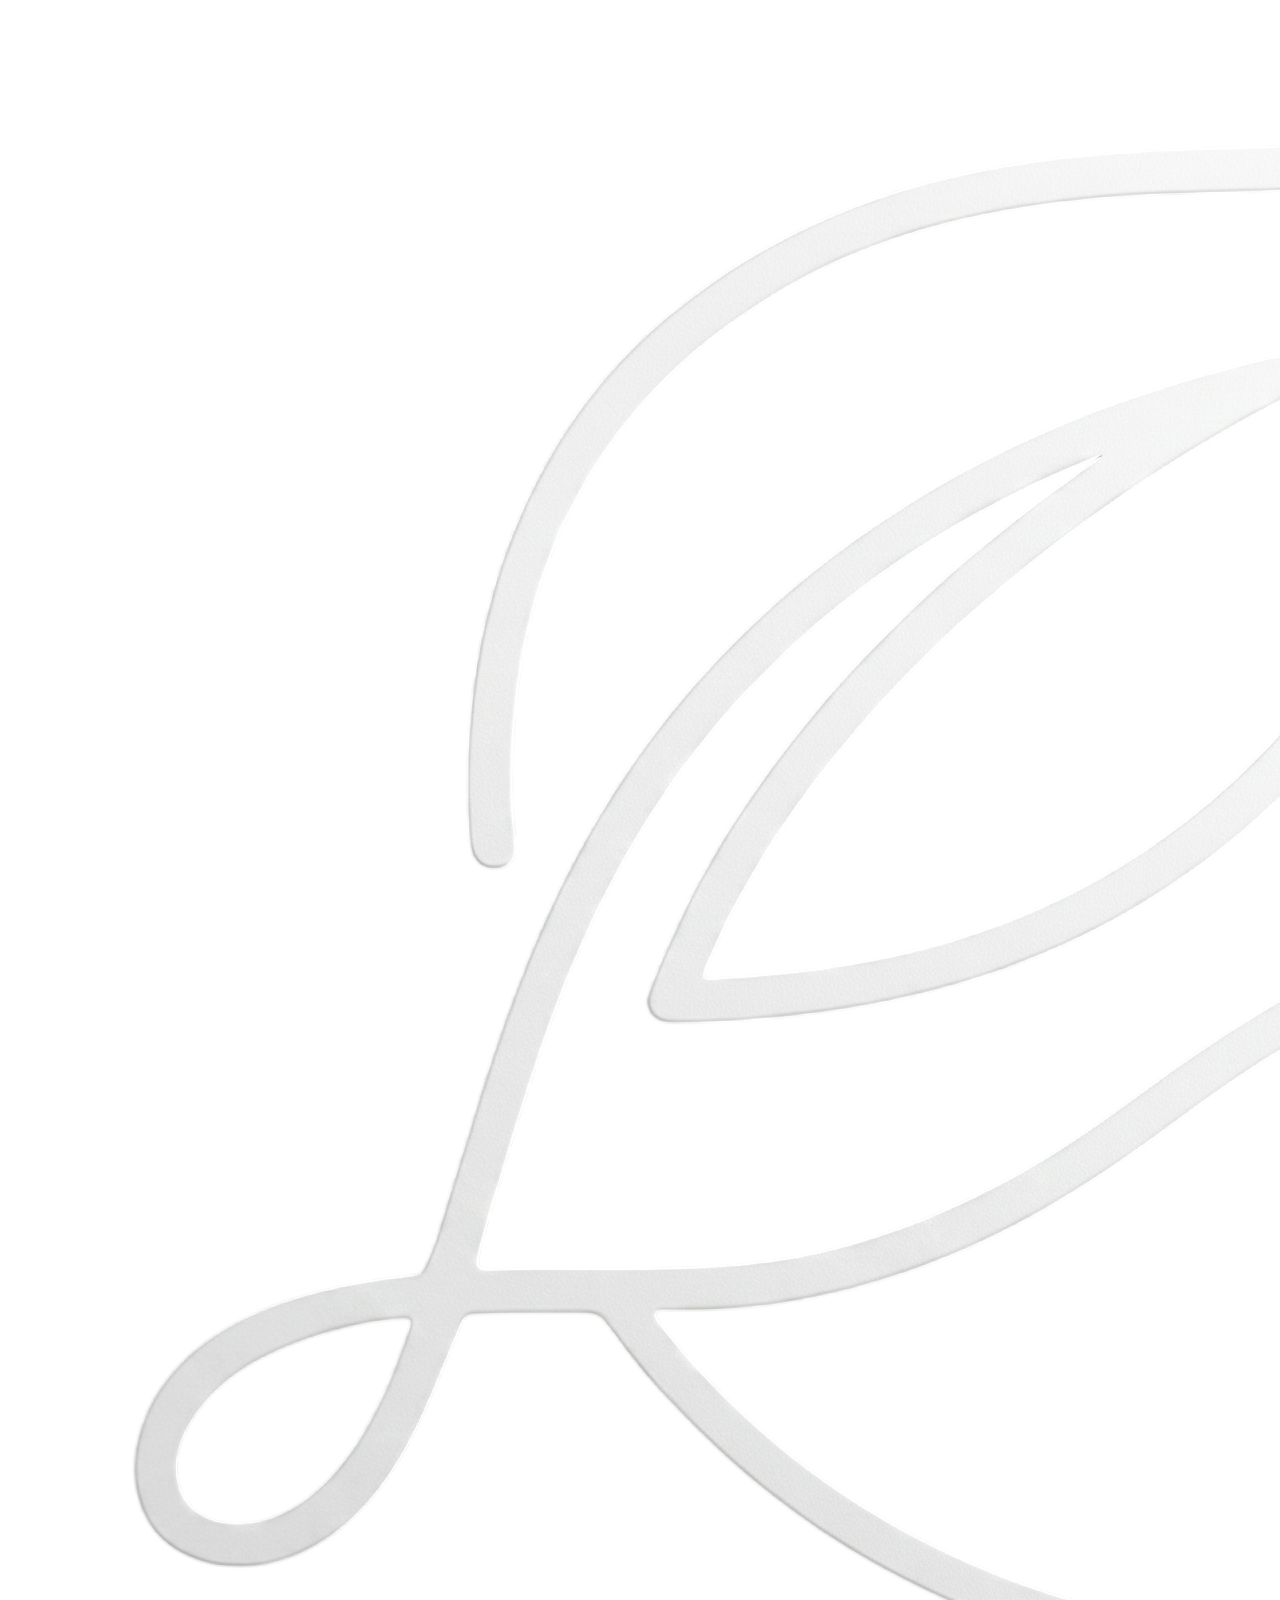
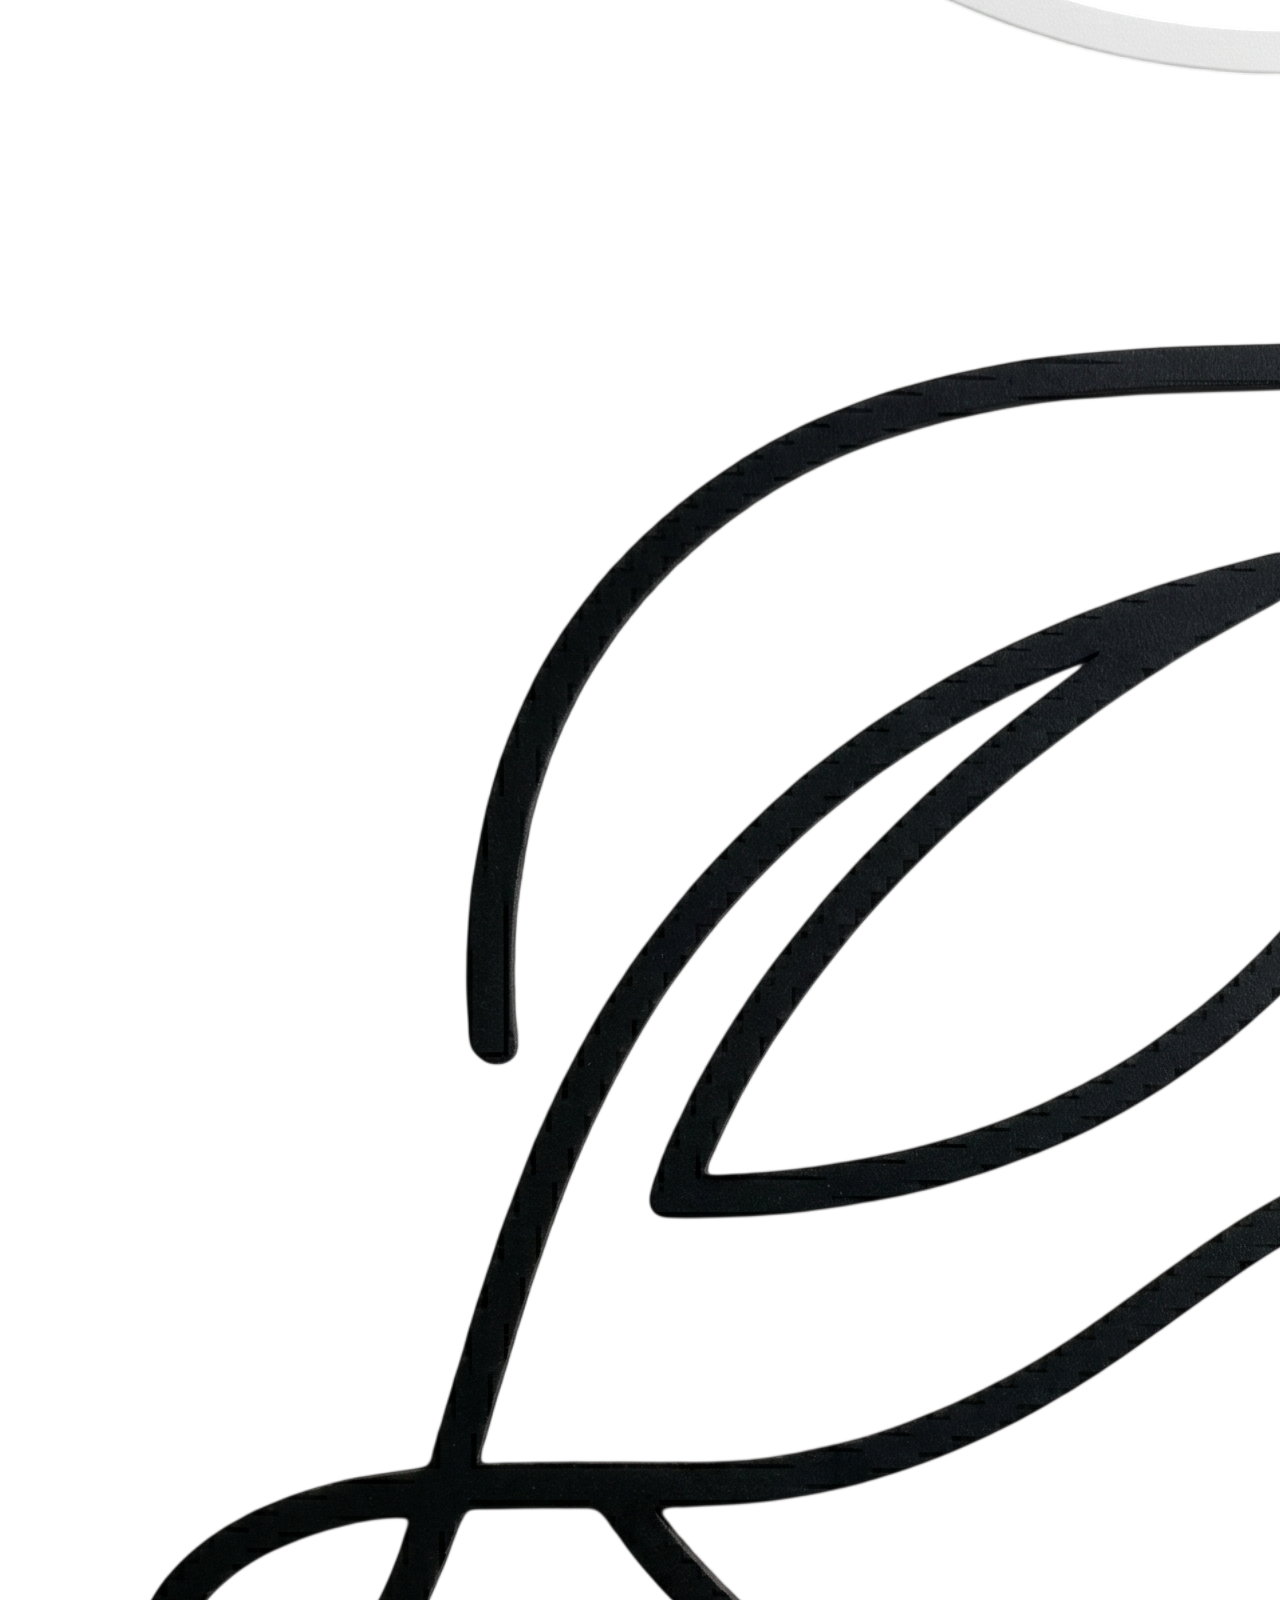
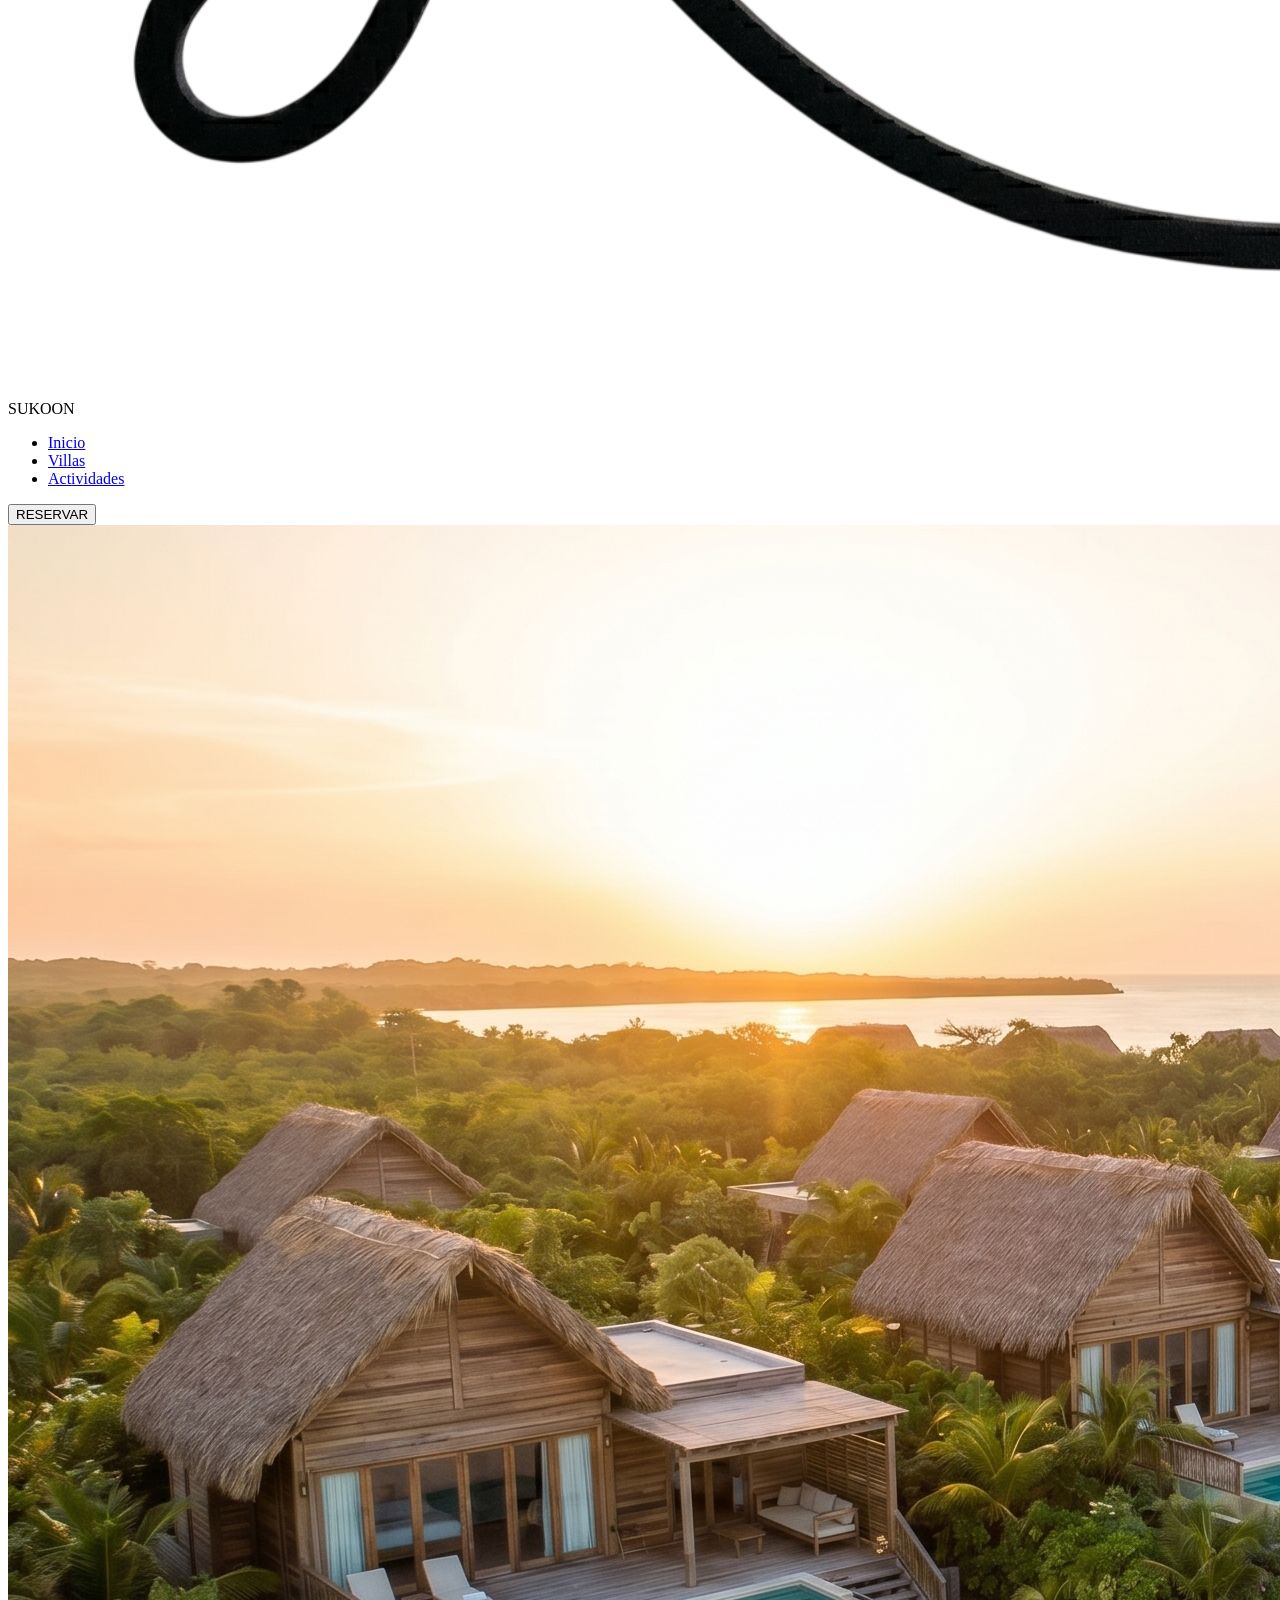
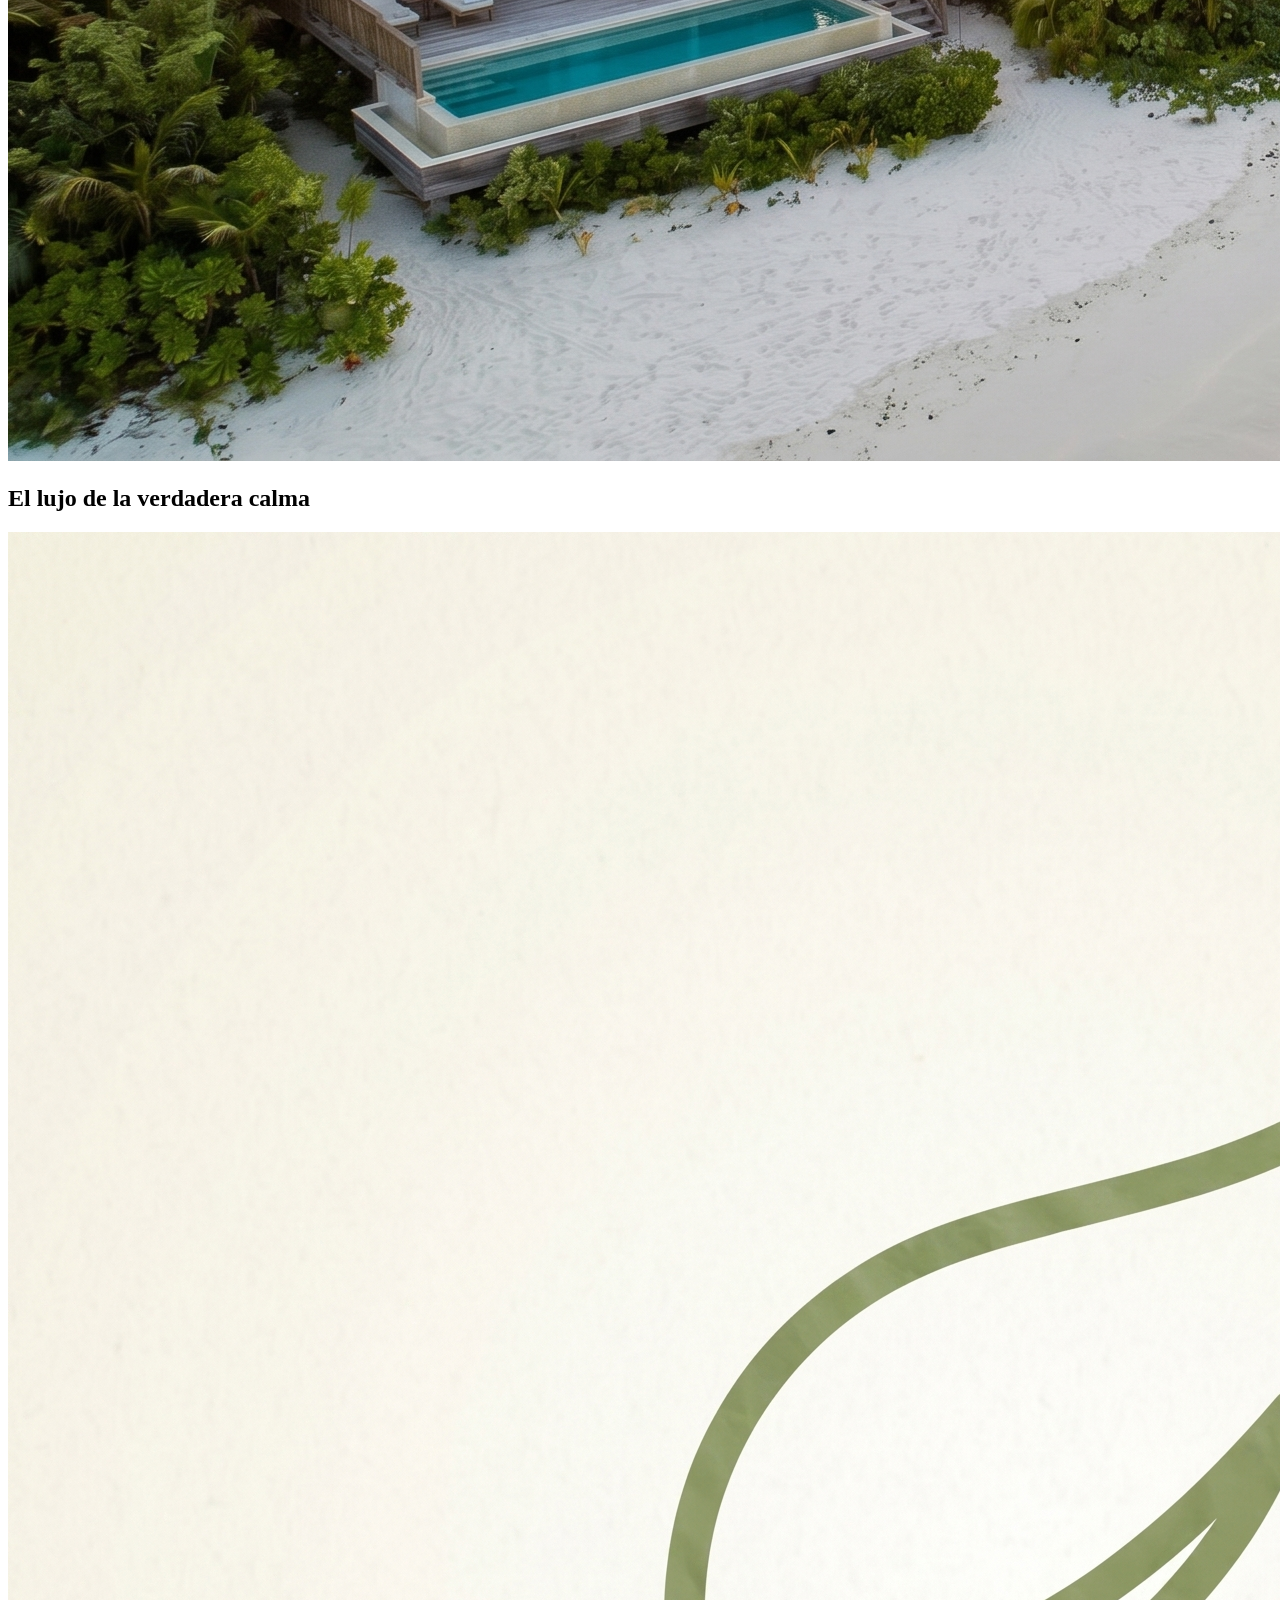
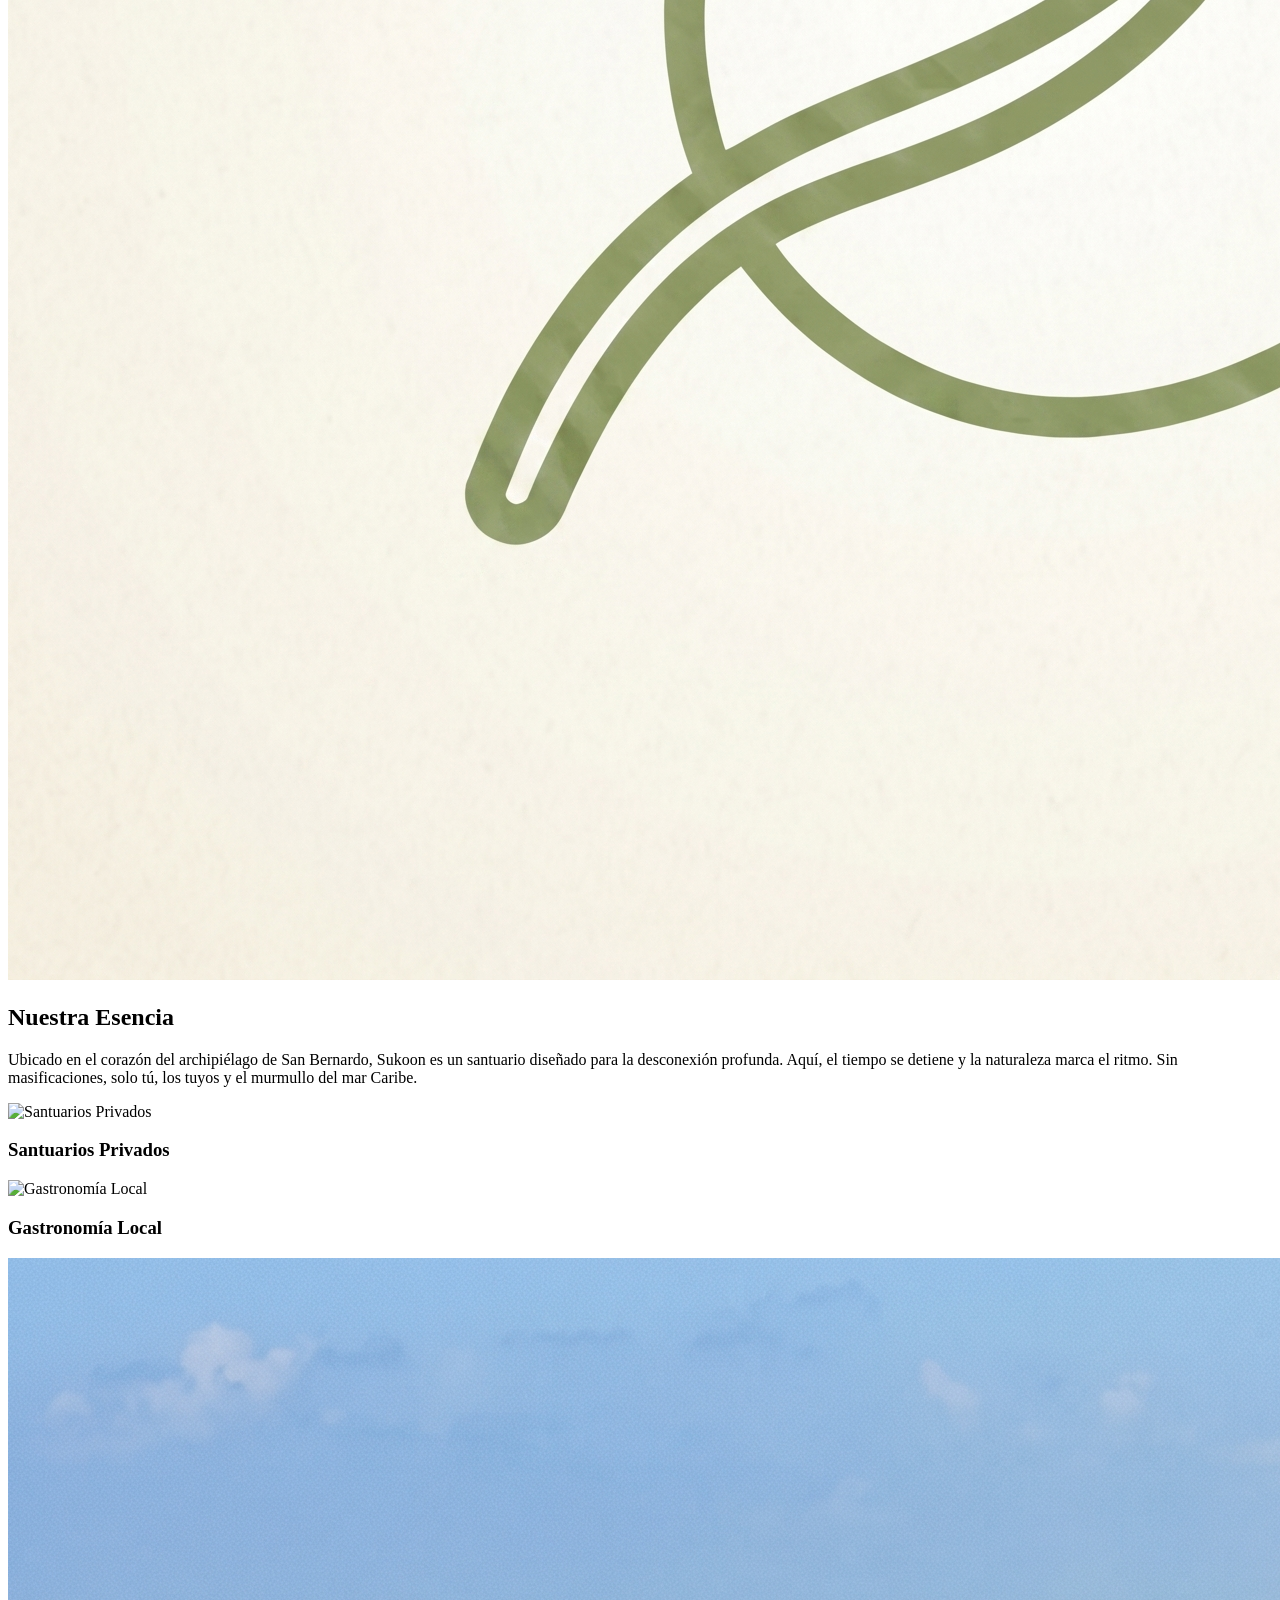
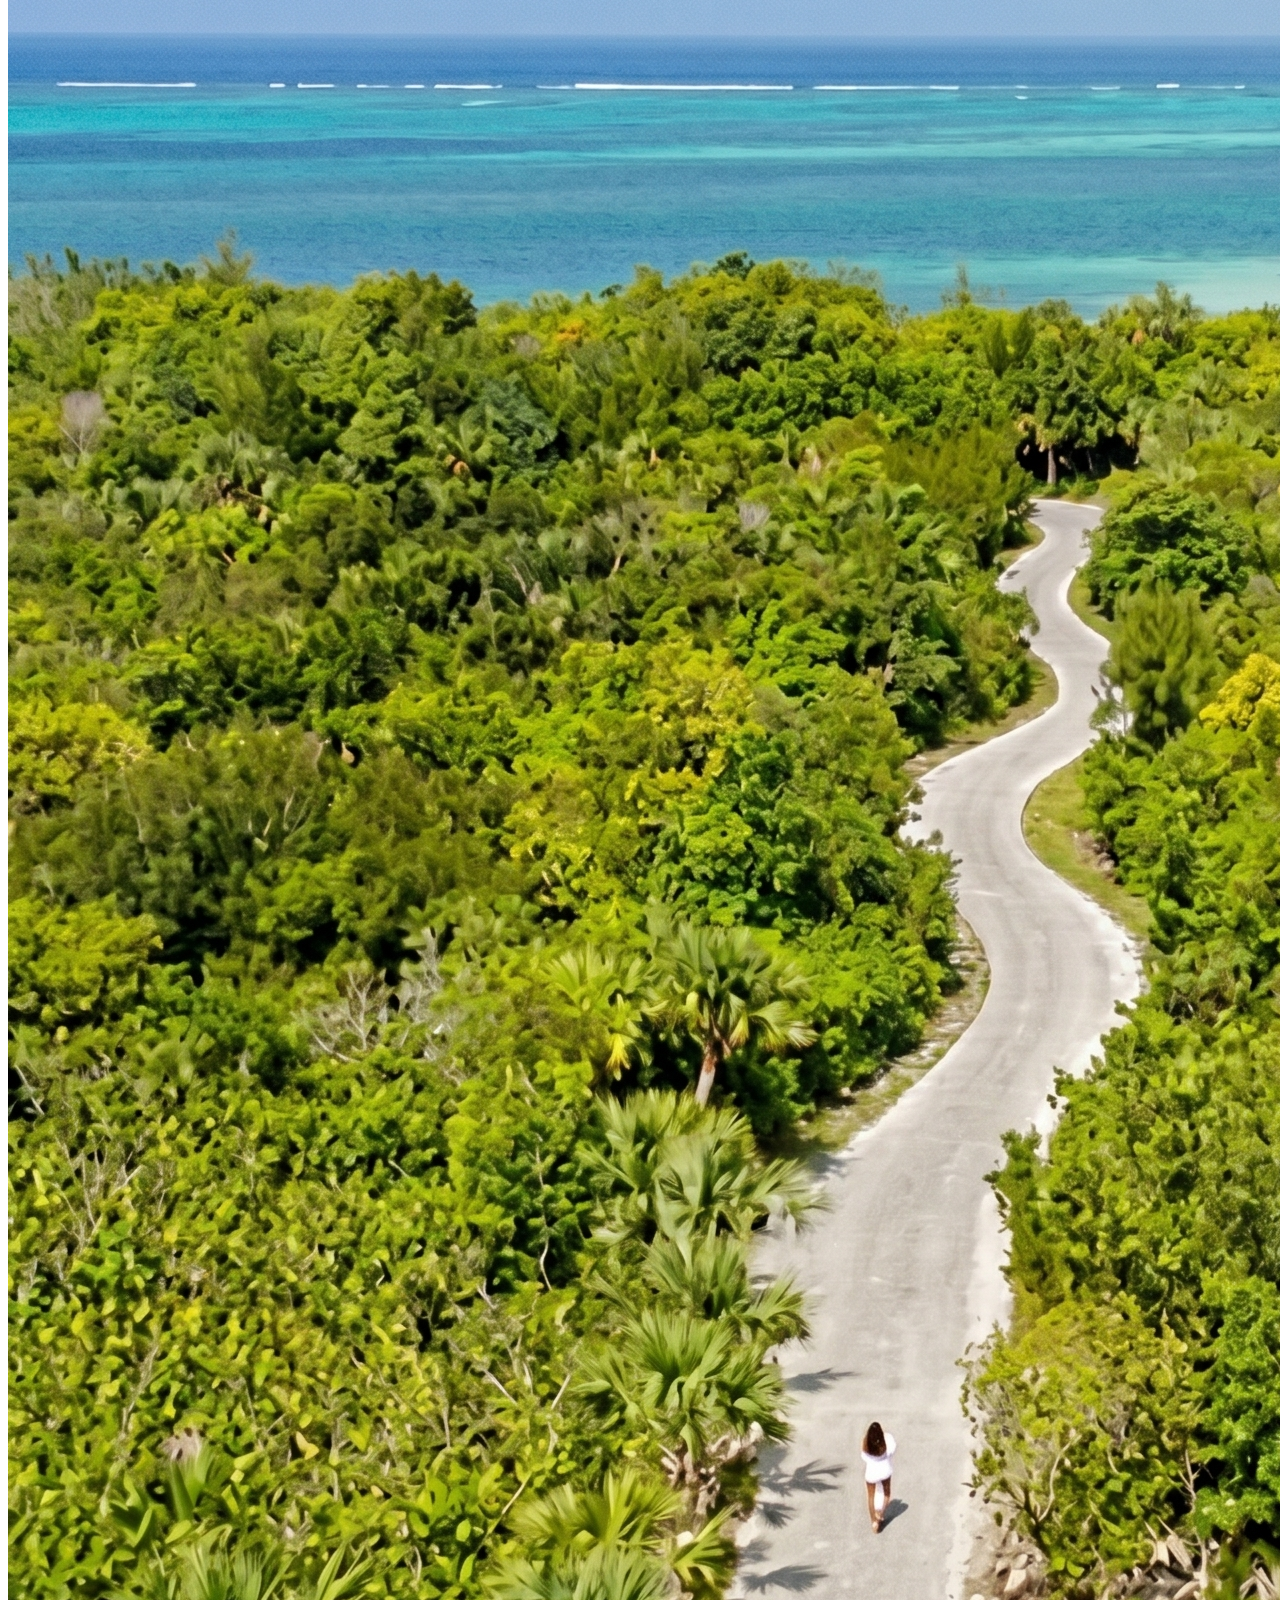
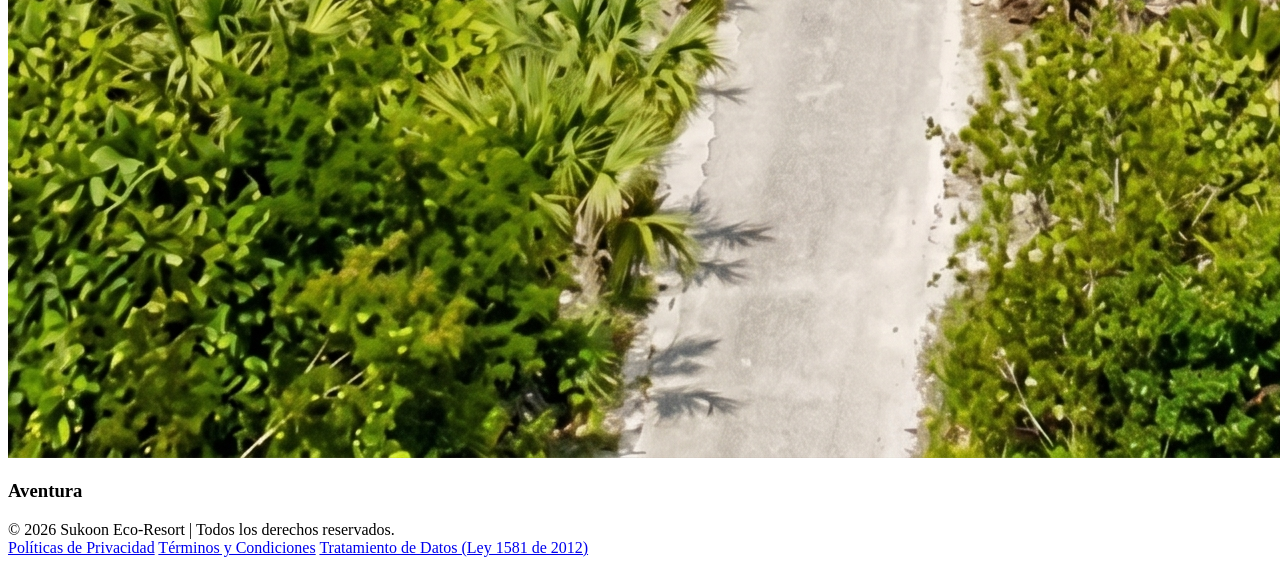
==== commit b5673512: "Limpieza de archivos duplicados y reubicacion a la raiz" ====
--- a/index.html
+++ b/index.html
@@ -94,10 +94,10 @@
           </div>
           <div class="group overflow-hidden rounded-lg cursor-pointer">
              <div class="relative h-[450px] overflow-hidden rounded-lg">
-                <img src="img-bienestar.jpg" class="w-full h-full object-cover transition-transform duration-1000 ease-out group-hover:scale-105" alt="Bienestar Holístico">
+                <img src="img-gastronomia.jpg" class="w-full h-full object-cover transition-transform duration-1000 ease-out group-hover:scale-105" alt="Gastronomía Local">
              </div>
              <div class="pt-8 pb-2 text-center transition-all duration-500 group-hover:-translate-y-2">
-                <h3 class="font-serif text-2xl mb-2">Bienestar Holístico</h3>
+                <h3 class="font-serif text-2xl mb-2">Gastronomía Local</h3>
                 <div class="w-12 h-[1px] bg-sukoon-primary mx-auto opacity-0 group-hover:opacity-100 transition-opacity duration-500"></div>
              </div>
           </div>
@@ -138,7 +138,21 @@
             <img src="img-villa-1.jpg" class="w-full h-[500px] rounded-sm object-cover shadow-lg" alt="Villa Oceánica Exterior">
           </div>
           <div class="w-full md:w-1/2 md:pl-8">
-            <h3 class="font-serif text-4xl mb-6">Villa Oceánica</h3>
+            <h3 class="font-serif text-4xl mb-4">Villa Oceánica</h3>
+            <div class="flex flex-wrap items-center gap-6 font-sans text-[15px] text-sukoon-text/80 mb-6 font-medium tracking-wide">
+              <div class="flex items-center gap-2">
+                <svg class="w-5 h-5" fill="none" stroke="currentColor" stroke-width="1.5" viewBox="0 0 24 24" stroke-linecap="round" stroke-linejoin="round"><path d="M20 21v-2a4 4 0 0 0-4-4H8a4 4 0 0 0-4 4v2"></path><circle cx="12" cy="7" r="4"></circle></svg>
+                <span>Capacidad para 4</span>
+              </div>
+              <div class="flex items-center gap-2">
+                <svg class="w-5 h-5" fill="none" stroke="currentColor" stroke-width="1.5" viewBox="0 0 24 24" stroke-linecap="round" stroke-linejoin="round"><path d="M2 4v16"></path><path d="M2 8h18a2 2 0 0 1 2 2v10"></path><path d="M2 17h20"></path><path d="M6 8v9"></path></svg>
+                <span>2 camas dobles</span>
+              </div>
+              <div class="flex items-center gap-2">
+                <svg class="w-5 h-5" fill="none" stroke="currentColor" stroke-width="1.5" viewBox="0 0 24 24" stroke-linecap="round" stroke-linejoin="round"><path d="M9 6 6.5 3.5a1.5 1.5 0 0 0-1-.5C4.683 3 4 3.683 4 4.5V17a2 2 0 0 0 2 2h12a2 2 0 0 0 2-2v-5H5"></path><line x1="10" x2="8" y1="5" y2="7"></line><line x1="2" x2="22" y1="12" y2="12"></line><line x1="7" x2="7" y1="19" y2="21"></line><line x1="17" x2="17" y1="19" y2="21"></line></svg>
+                <span>1 baño</span>
+              </div>
+            </div>
             <p class="font-sans text-sukoon-text/80 mb-10 font-light leading-loose text-lg">
               Nuestra propiedad insignia redefine el concepto de lujo descalzo frente al mar. Concebida como un extenso santuario de diseño orgánico, esta villa fusiona la elegancia de sus amplios espacios interiores con la inmensidad del Caribe. Despierte con la suave brisa marina, relájese en la exclusiva bañera de piedra tallada al aire libre, y sumérjase en su piscina privada a un solo paso de la arena blanca. El escenario definitivo para una desconexión absoluta.
             </p>
@@ -154,7 +168,21 @@
             <img src="img-villa-2.jpg" class="w-full h-[500px] rounded-sm object-cover shadow-lg" alt="Santuario Manglar Interior">
           </div>
           <div class="w-full md:w-1/2 md:pr-8">
-            <h3 class="font-serif text-4xl mb-6">Santuario Manglar</h3>
+            <h3 class="font-serif text-4xl mb-4">Santuario Manglar</h3>
+            <div class="flex flex-wrap items-center gap-6 font-sans text-[15px] text-sukoon-text/80 mb-6 font-medium tracking-wide">
+              <div class="flex items-center gap-2">
+                <svg class="w-5 h-5" fill="none" stroke="currentColor" stroke-width="1.5" viewBox="0 0 24 24" stroke-linecap="round" stroke-linejoin="round"><path d="M20 21v-2a4 4 0 0 0-4-4H8a4 4 0 0 0-4 4v2"></path><circle cx="12" cy="7" r="4"></circle></svg>
+                <span>Capacidad para 2</span>
+              </div>
+              <div class="flex items-center gap-2">
+                <svg class="w-5 h-5" fill="none" stroke="currentColor" stroke-width="1.5" viewBox="0 0 24 24" stroke-linecap="round" stroke-linejoin="round"><path d="M2 4v16"></path><path d="M2 8h18a2 2 0 0 1 2 2v10"></path><path d="M2 17h20"></path><path d="M6 8v9"></path></svg>
+                <span>1 cama de matrimonio</span>
+              </div>
+              <div class="flex items-center gap-2">
+                <svg class="w-5 h-5" fill="none" stroke="currentColor" stroke-width="1.5" viewBox="0 0 24 24" stroke-linecap="round" stroke-linejoin="round"><path d="M9 6 6.5 3.5a1.5 1.5 0 0 0-1-.5C4.683 3 4 3.683 4 4.5V17a2 2 0 0 0 2 2h12a2 2 0 0 0 2-2v-5H5"></path><line x1="10" x2="8" y1="5" y2="7"></line><line x1="2" x2="22" y1="12" y2="12"></line><line x1="7" x2="7" y1="19" y2="21"></line><line x1="17" x2="17" y1="19" y2="21"></line></svg>
+                <span>1 baño</span>
+              </div>
+            </div>
             <p class="font-sans text-sukoon-text/80 mb-10 font-light leading-loose text-lg">
               Escondida entre la densa vegetación tropical, esta villa es el refugio romántico definitivo, diseñado para garantizar una privacidad absoluta. Sus interiores de impecable diseño orgánico fluyen armónicamente hacia una extensa terraza de madera. Allí, una exclusiva pérgola de descanso y una deslumbrante piscina de inmersión privada se convierten en el escenario perfecto para reconectar, permitiendo que la luz dorada del atardecer inunde cada rincón de su estancia.
             </p>
@@ -208,10 +236,10 @@
 
         <div class="snap-center shrink-0 w-[80vw] md:w-[400px] rounded-xl overflow-hidden group">
           <div class="relative h-[550px] overflow-hidden">
-            <img src="act-buceo.jpg" class="h-full w-full object-cover transition-transform duration-1000 ease-out group-hover:scale-105" alt="Snorkeling">
+            <img src="act-buceo.jpg" class="h-full w-full object-cover transition-transform duration-1000 ease-out group-hover:scale-105" alt="Diving">
             <div class="absolute inset-0 bg-gradient-to-t from-black/60 via-transparent to-transparent"></div>
             <div class="absolute bottom-0 left-0 w-full p-8">
-              <h3 class="font-serif text-3xl text-white mb-2">Snorkeling</h3>
+              <h3 class="font-serif text-3xl text-white mb-2">Diving</h3>
               <p class="font-sans text-white/80 font-light text-sm">Explora vibrantes arrecifes coralinos vírgenes.</p>
             </div>
           </div>
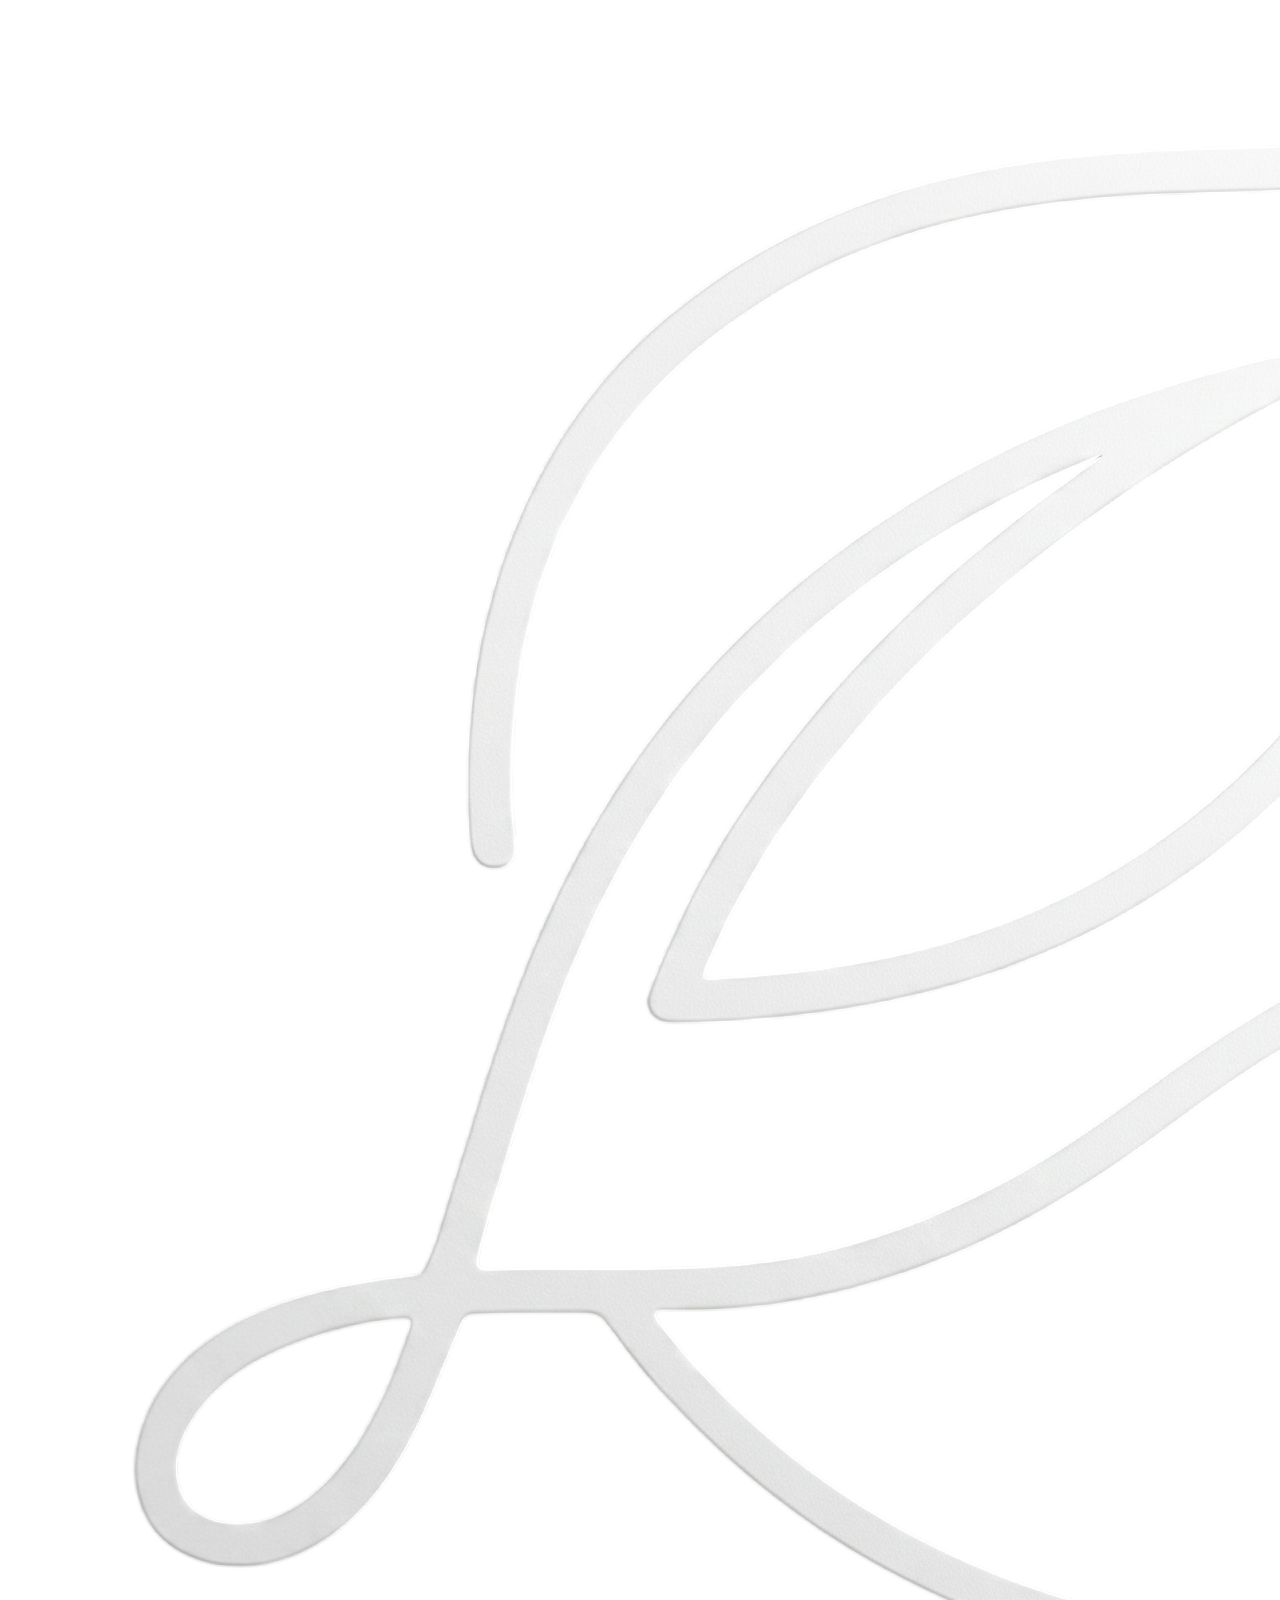
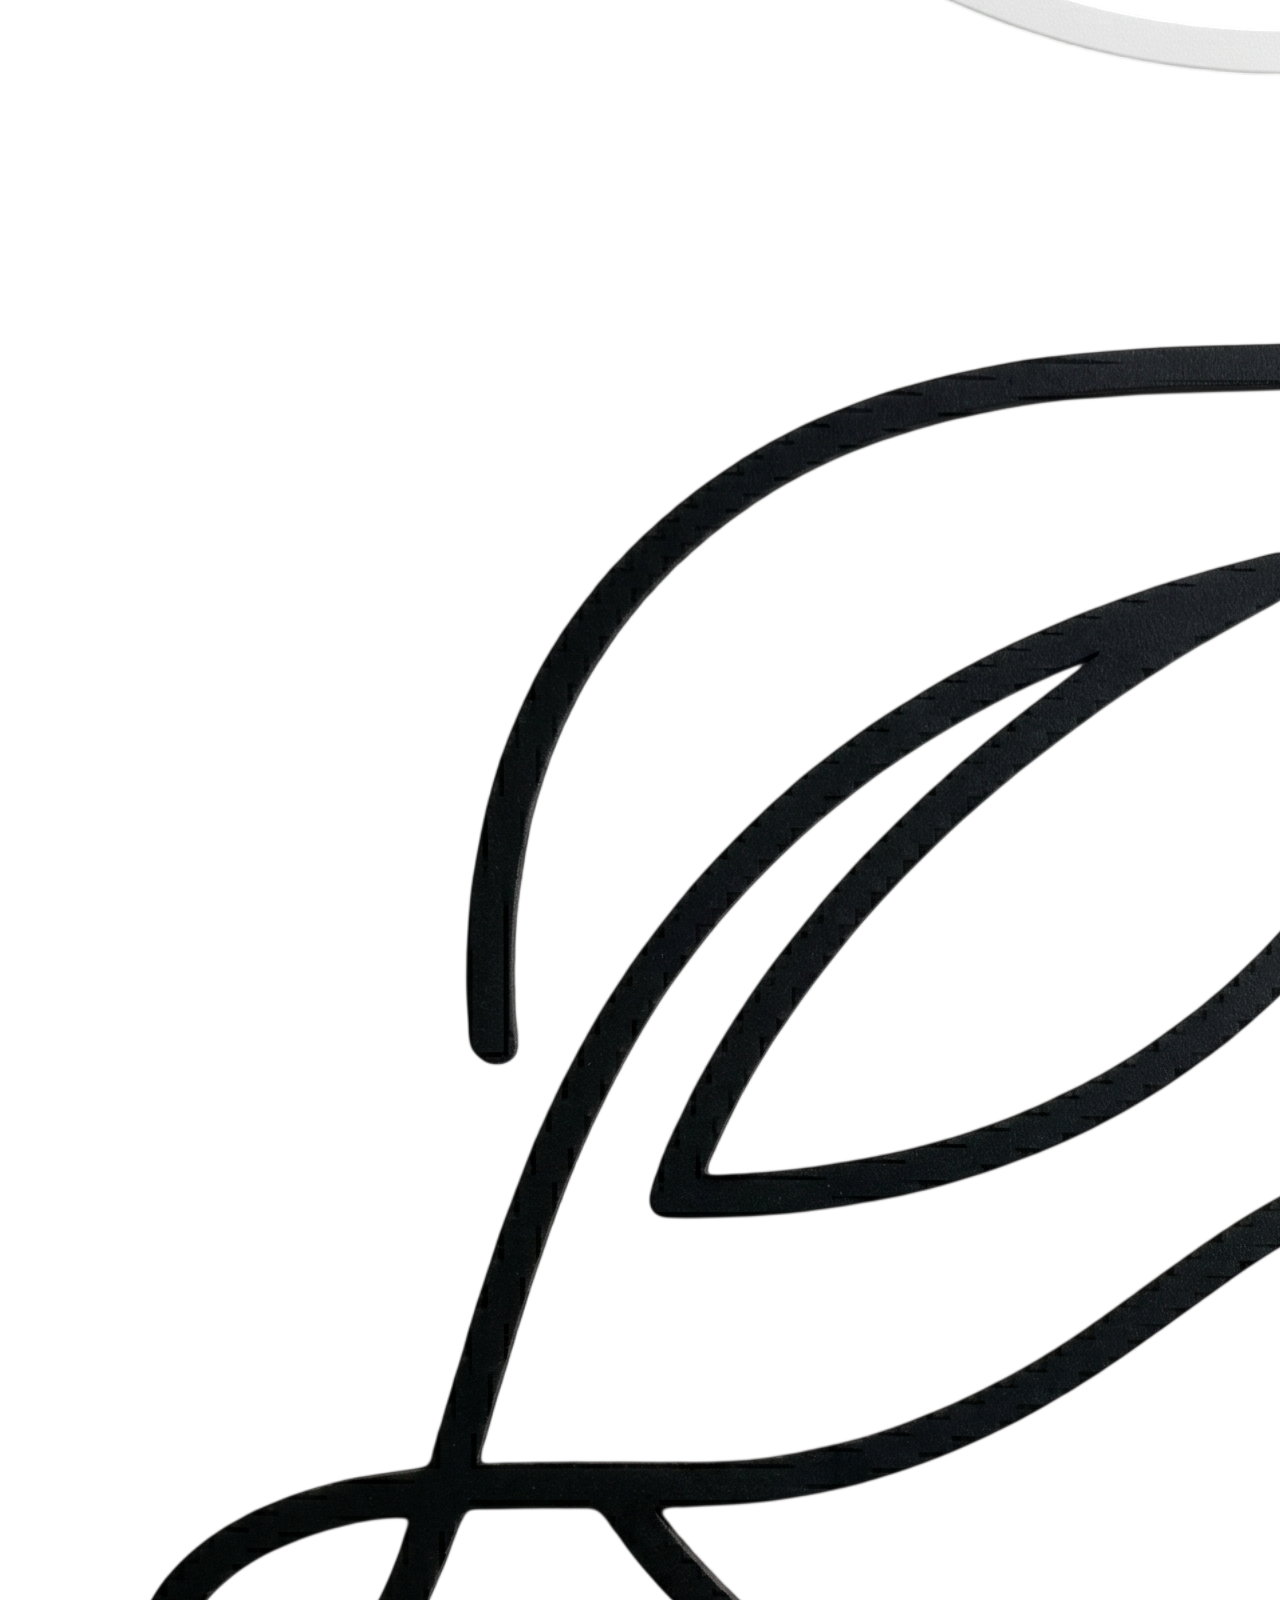
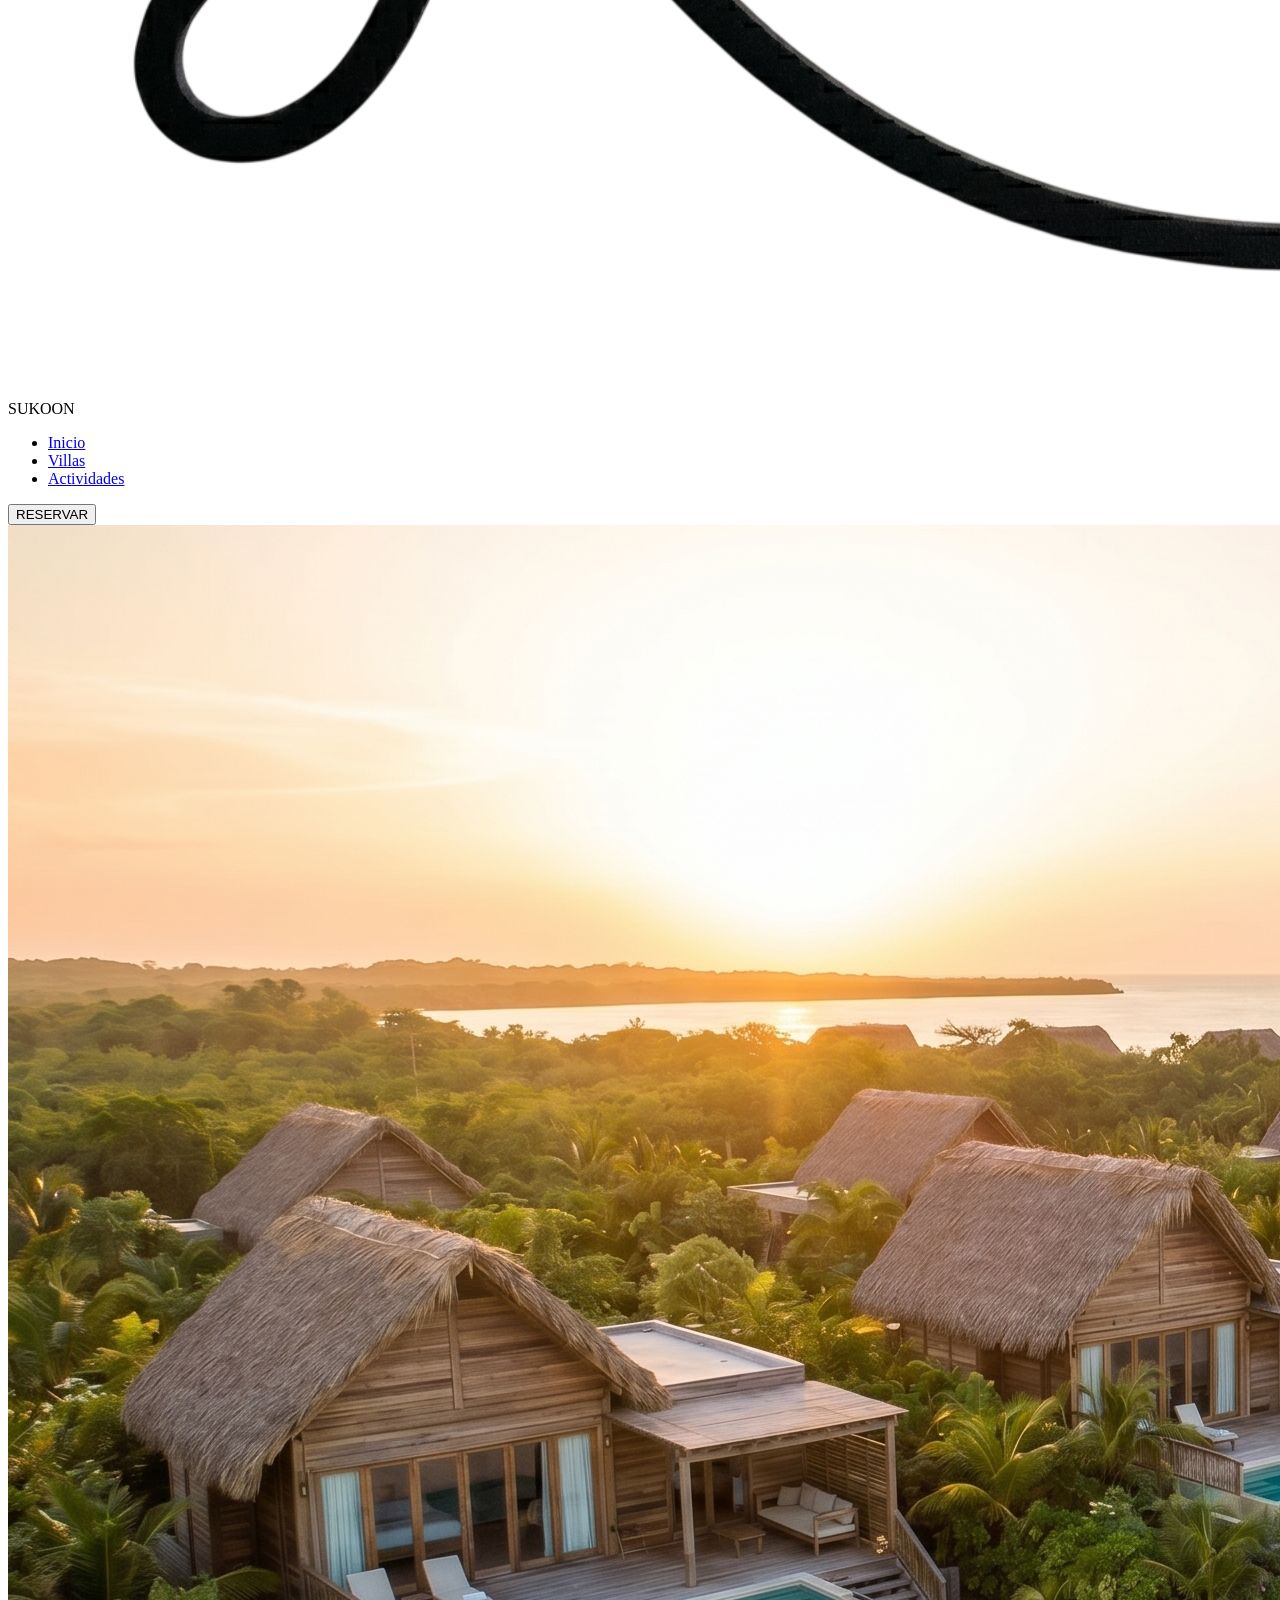
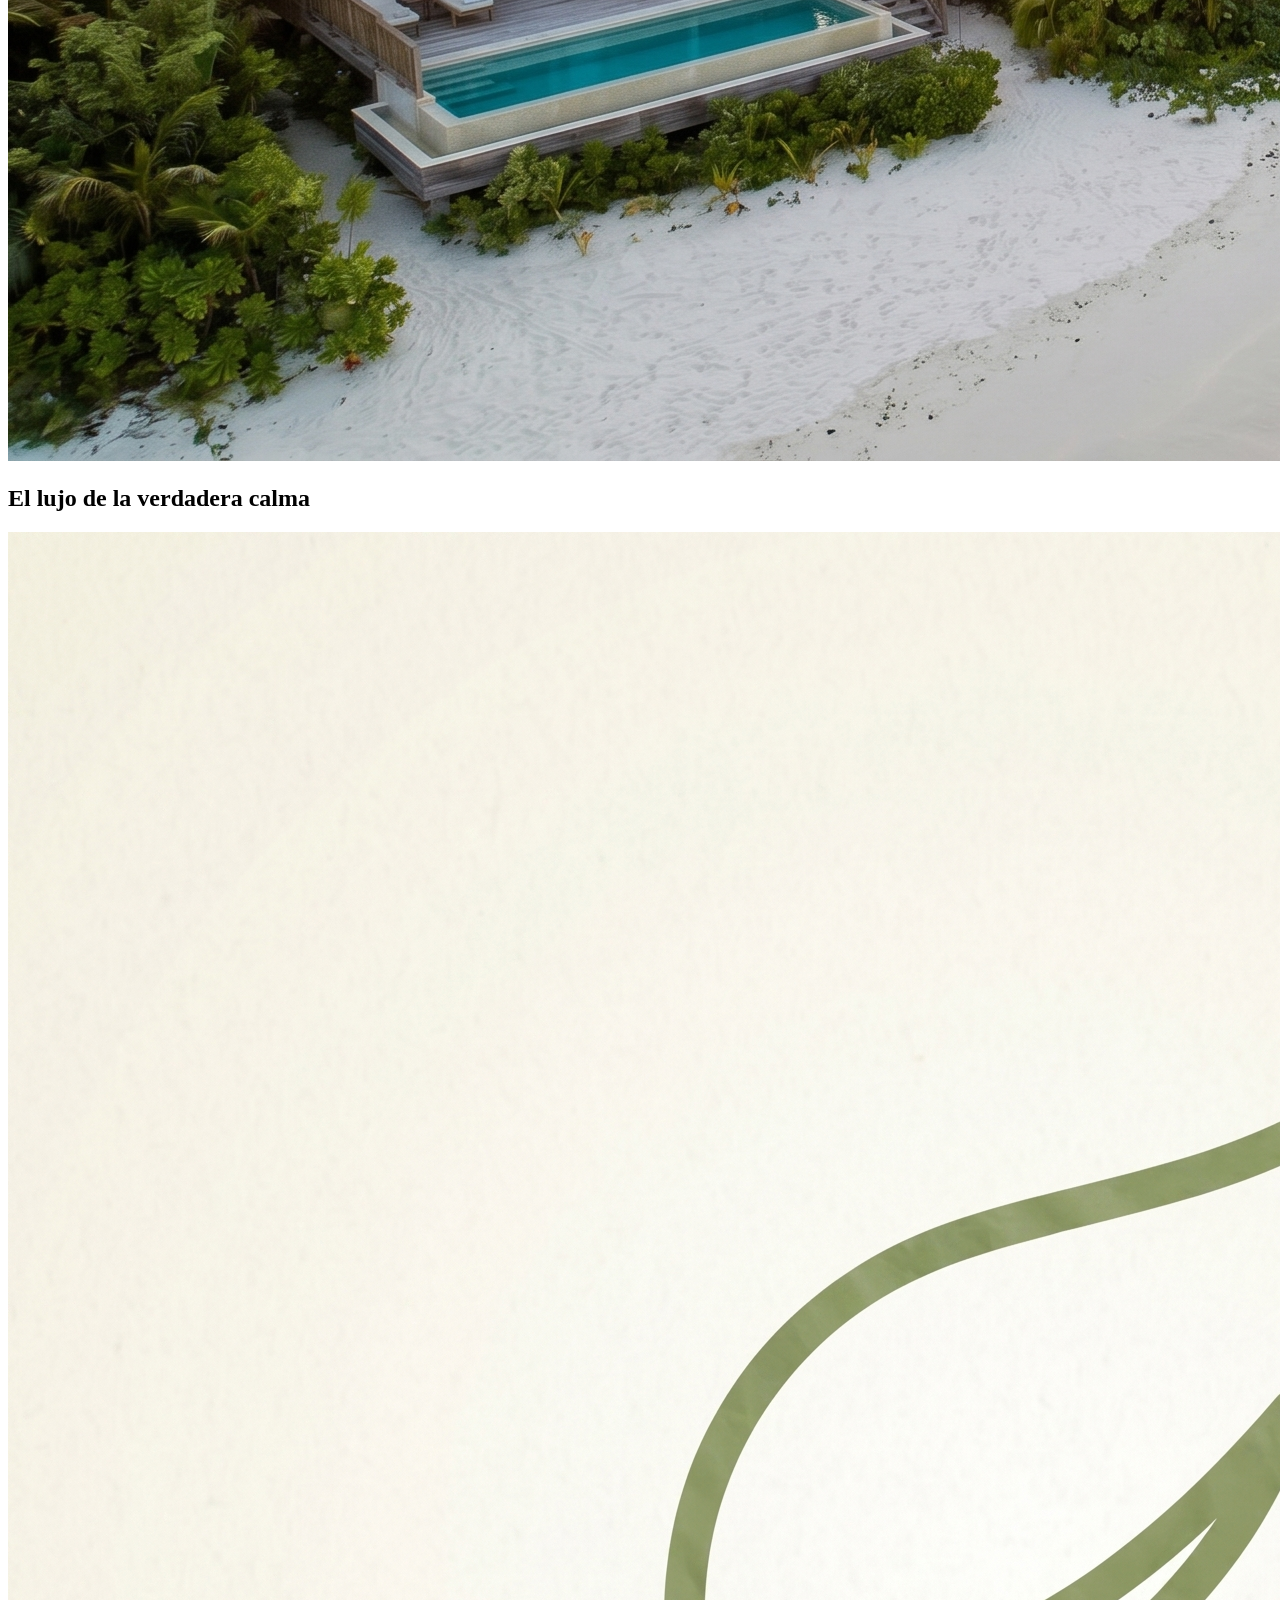
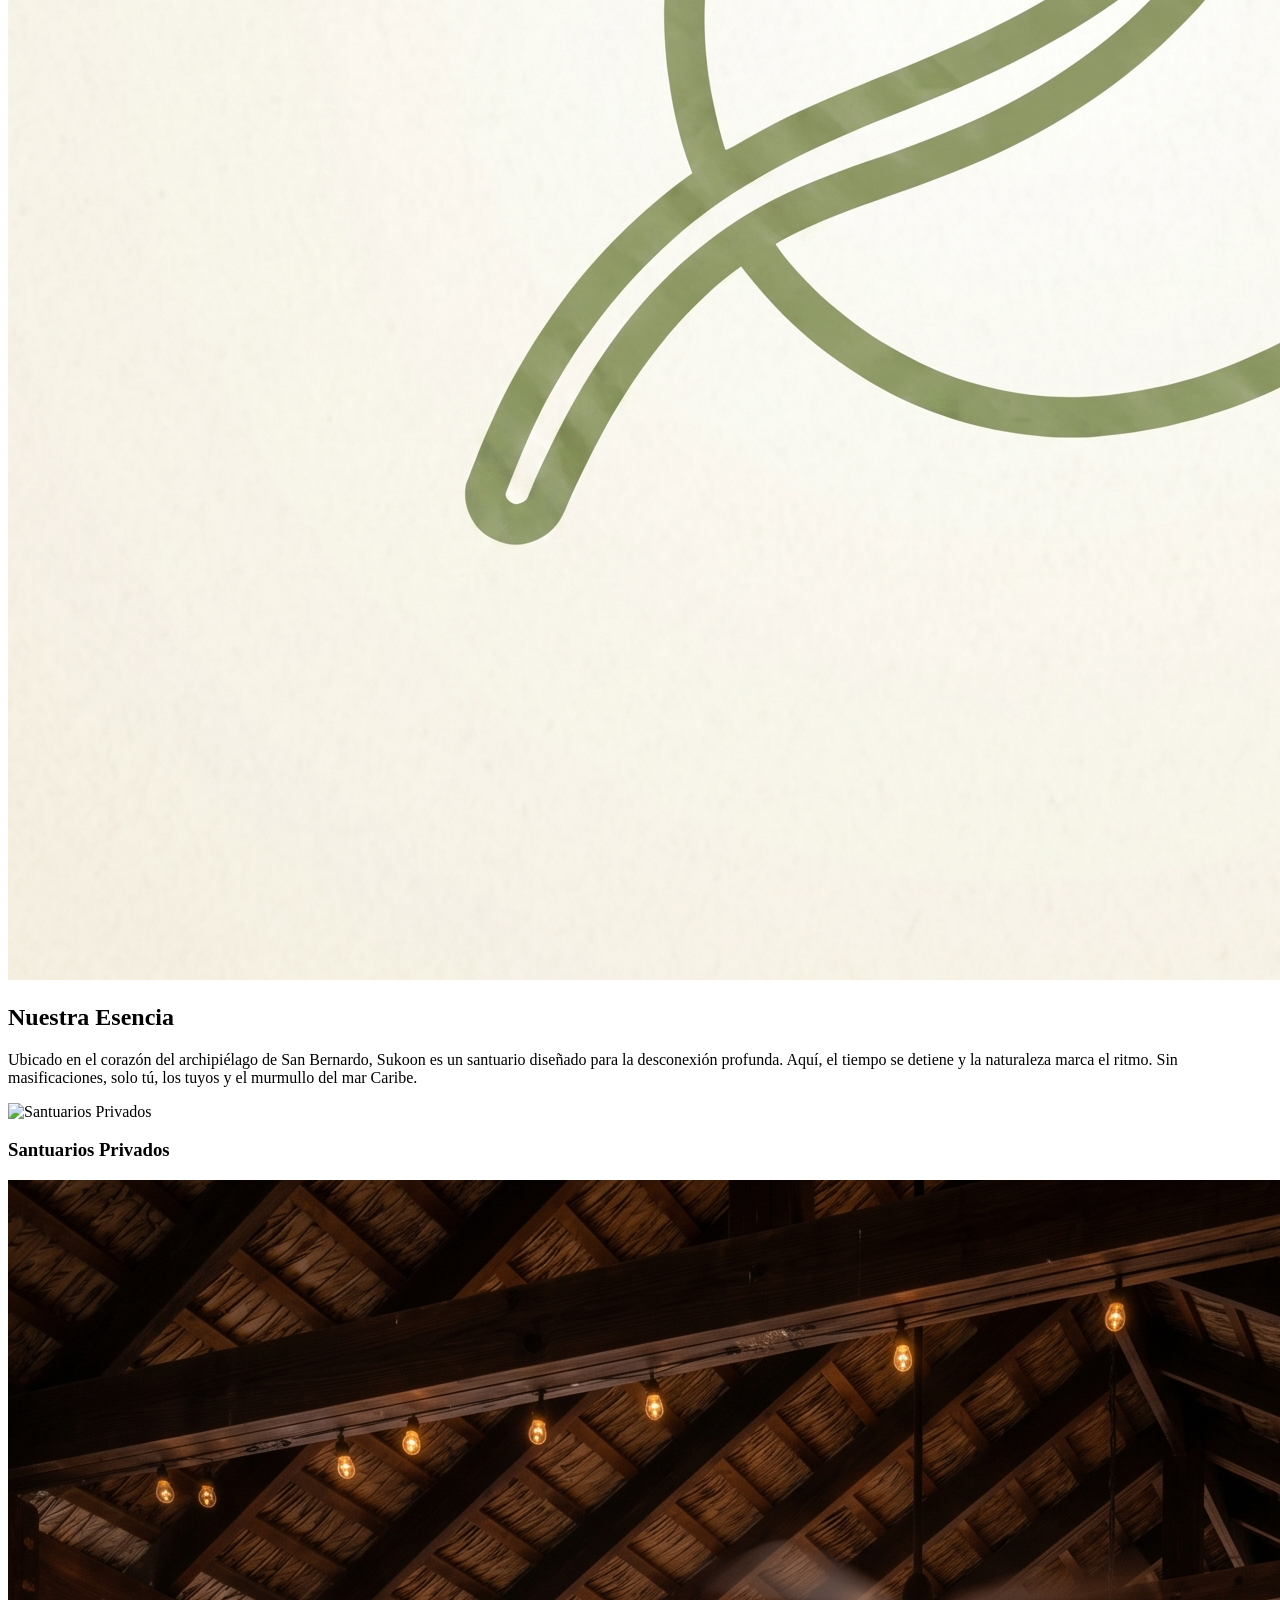
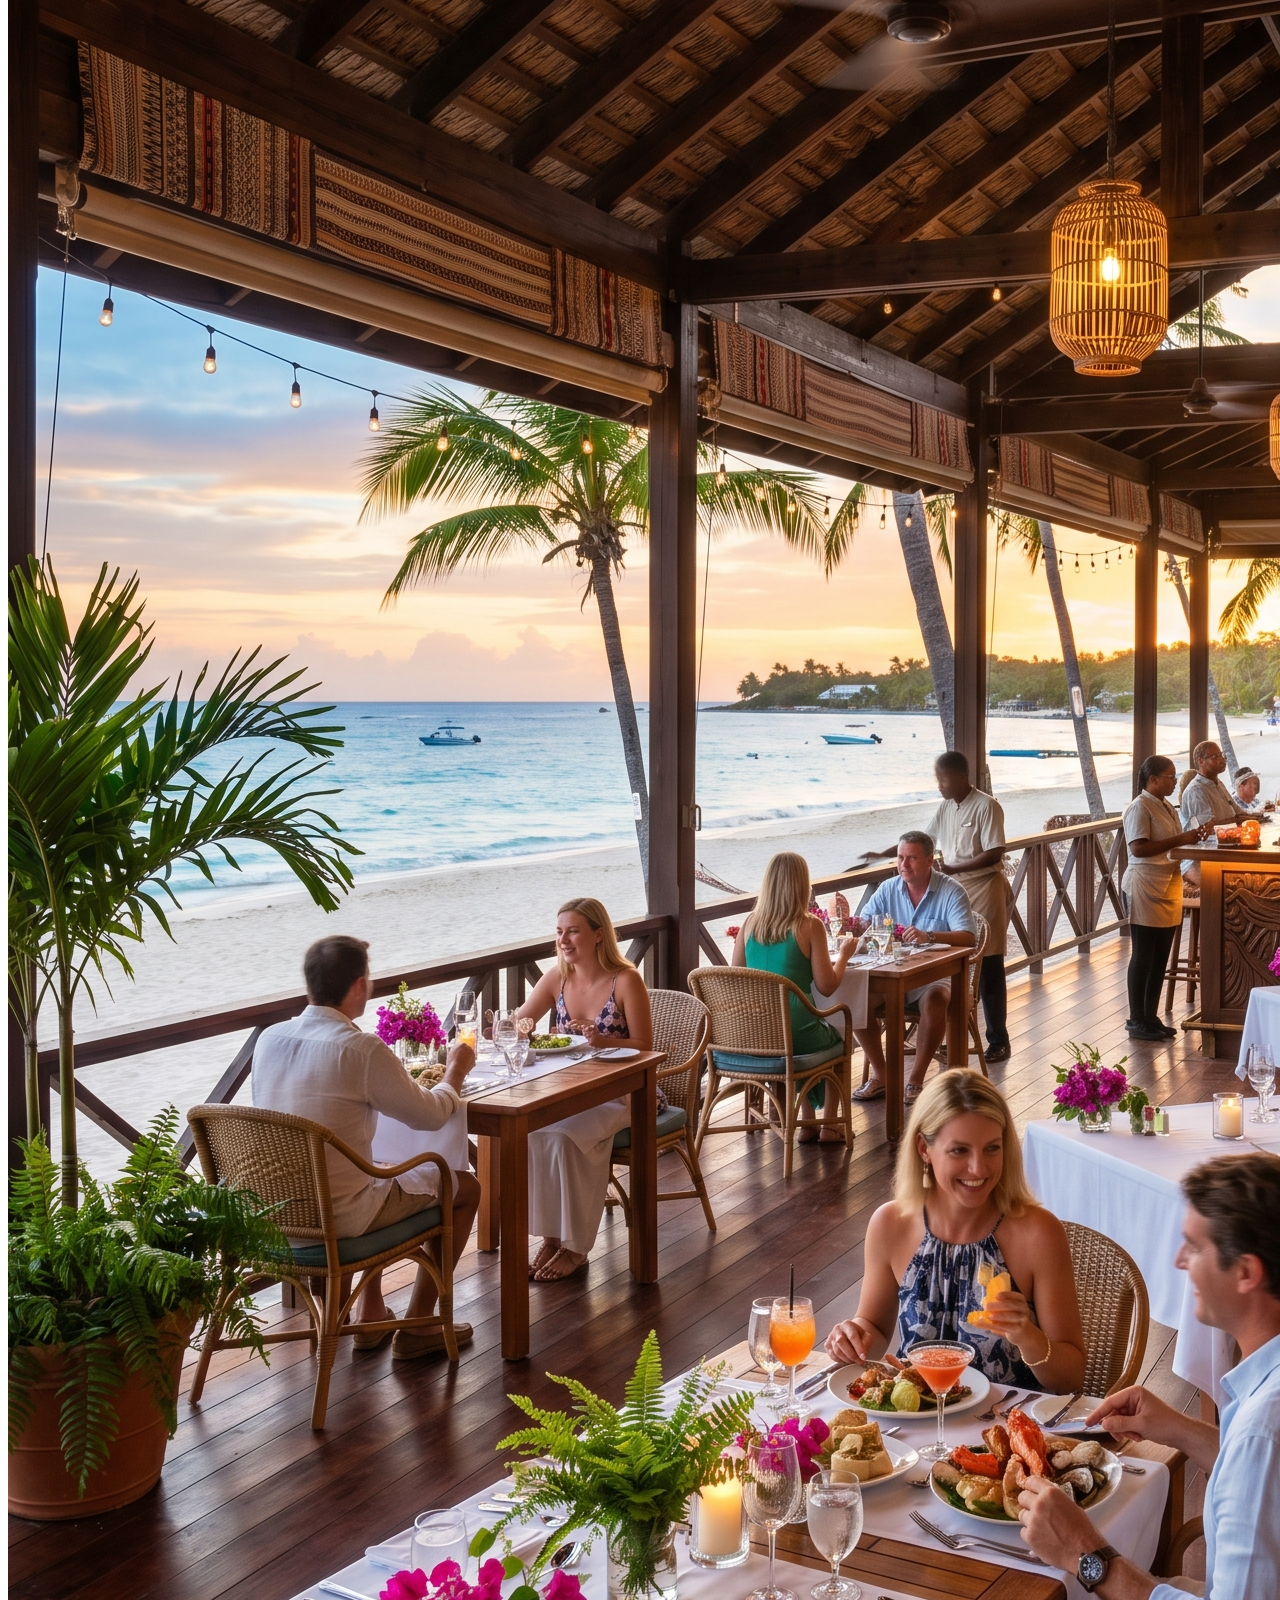
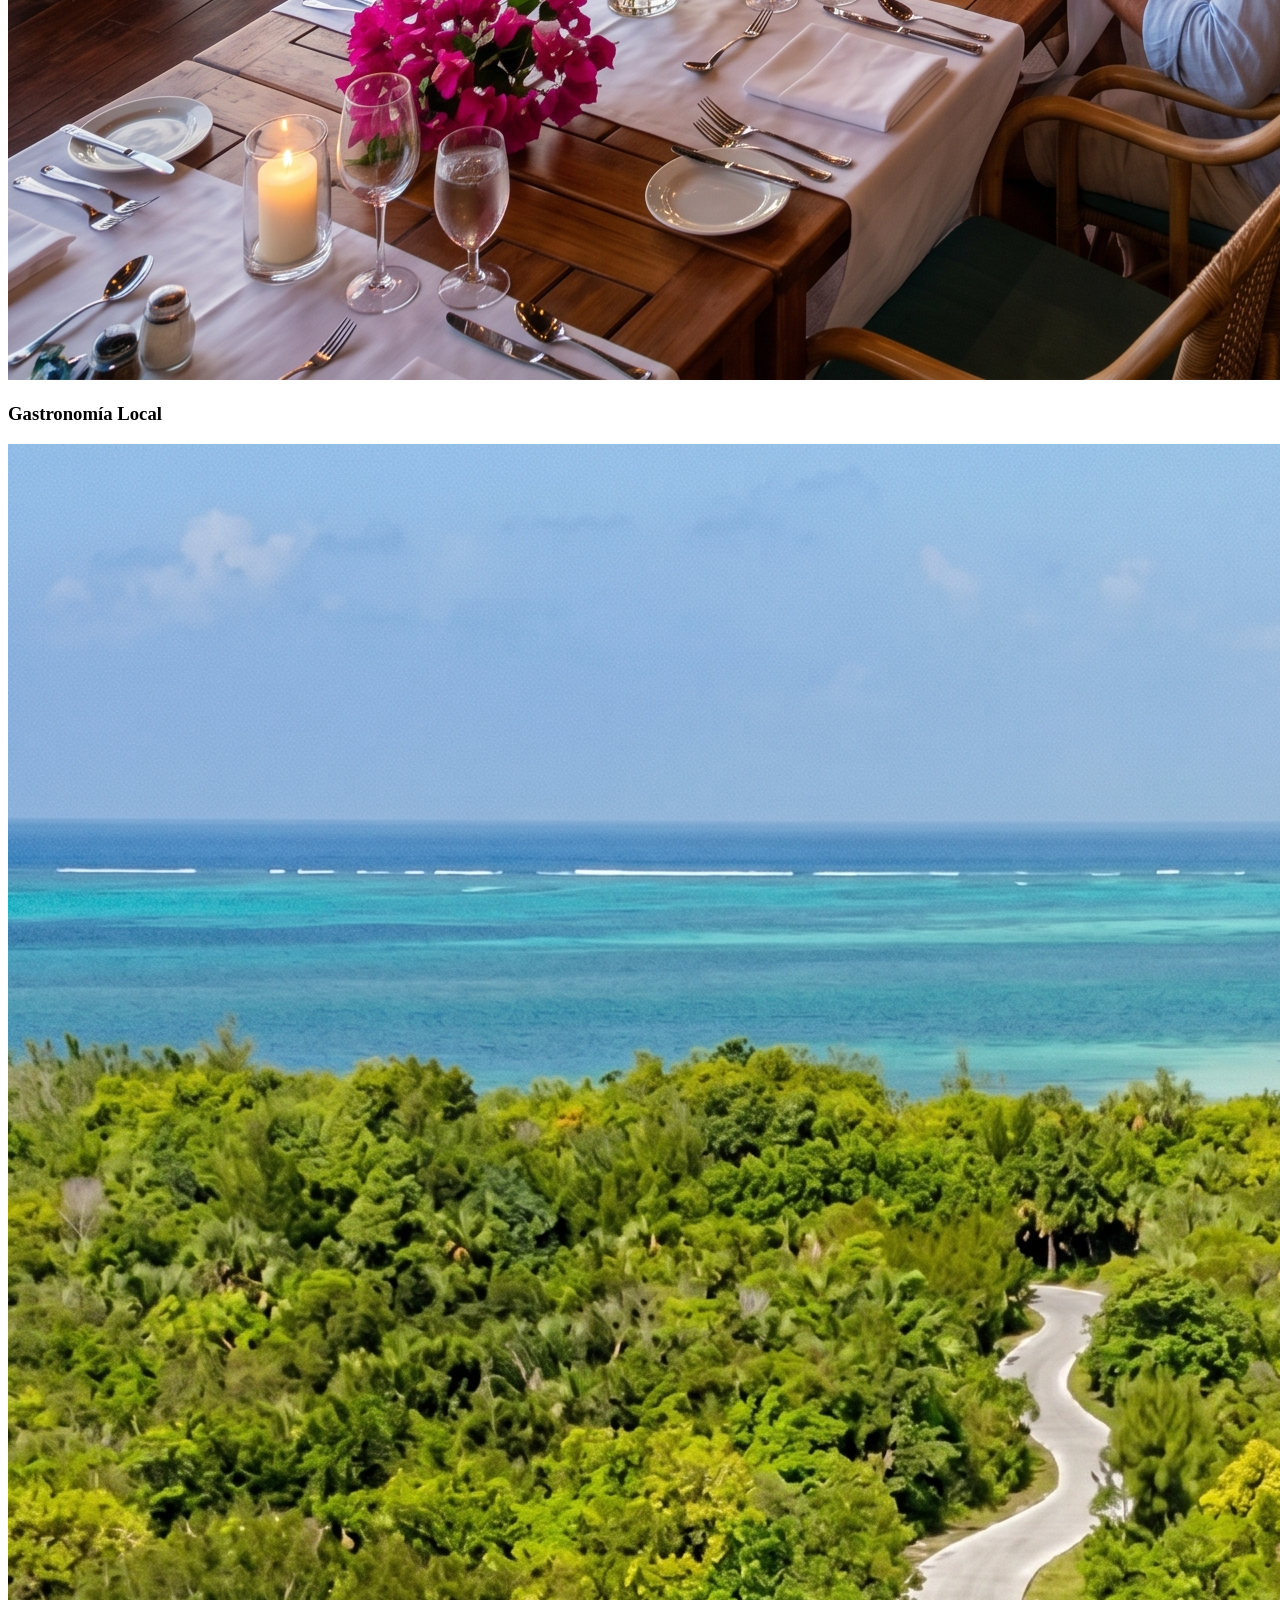
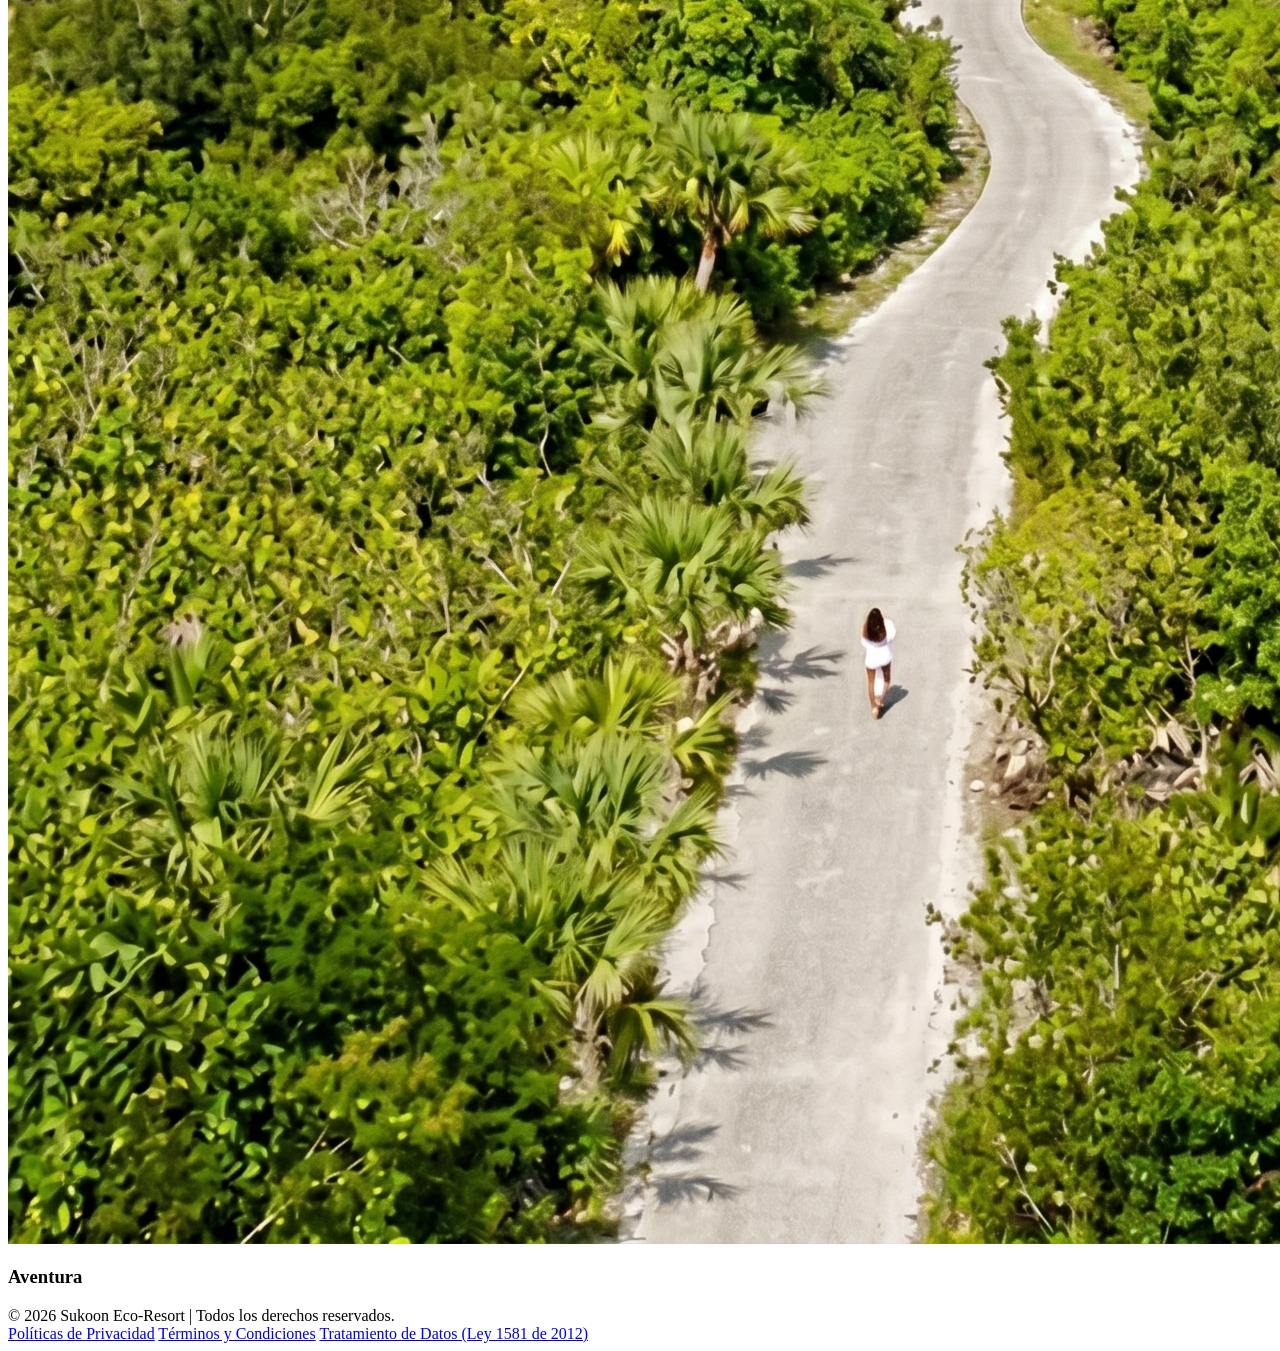
==== commit 9fc78082: "Modificación de mensaje de aceptación de formulario" ====
--- a/index.html
+++ b/index.html
@@ -360,7 +360,7 @@
         
         <!-- Formulario (Izquierda) -->
         <div class="bg-white p-8 md:p-10 shadow-[0_20px_50px_rgb(0,0,0,0.05)] rounded-2xl fade-in-up" style="animation-delay: 0.1s;">
-          <h3 class="font-serif text-3xl mb-8 border-b border-gray-100 pb-4 text-sukoon-text">Detalles de Reservación</h3>
+          <h3 id="res-form-title" class="font-serif text-3xl mb-8 border-b border-gray-100 pb-4 text-sukoon-text">Detalles de Reservación</h3>
           <form id="sukoon-reservation-form" action="https://formspree.io/f/xzdwzayk" method="POST" class="space-y-6">
             <div>
               <label class="block font-sans text-sm tracking-wider text-gray-500 uppercase mb-2">Seleccione Villa</label>
@@ -444,7 +444,7 @@
             </div>
             <h3 class="font-serif text-3xl mb-4 text-sukoon-text">Solicitud Recibida</h3>
             <p class="font-sans font-light text-sukoon-text/80 text-lg leading-relaxed">
-              Su solicitud ha sido recibida. Un miembro de nuestra conserjería VIP se pondrá en contacto con usted en las próximas horas para personalizar su retiro en Sukoon. Bienvenido a la serenidad.
+              Su solicitud ha sido recibida. Un miembro de nuestra conserjería VIP se pondrá en contacto con usted en los próximos minutos para proceder con el pago.
             </p>
           </div>
         </div>
